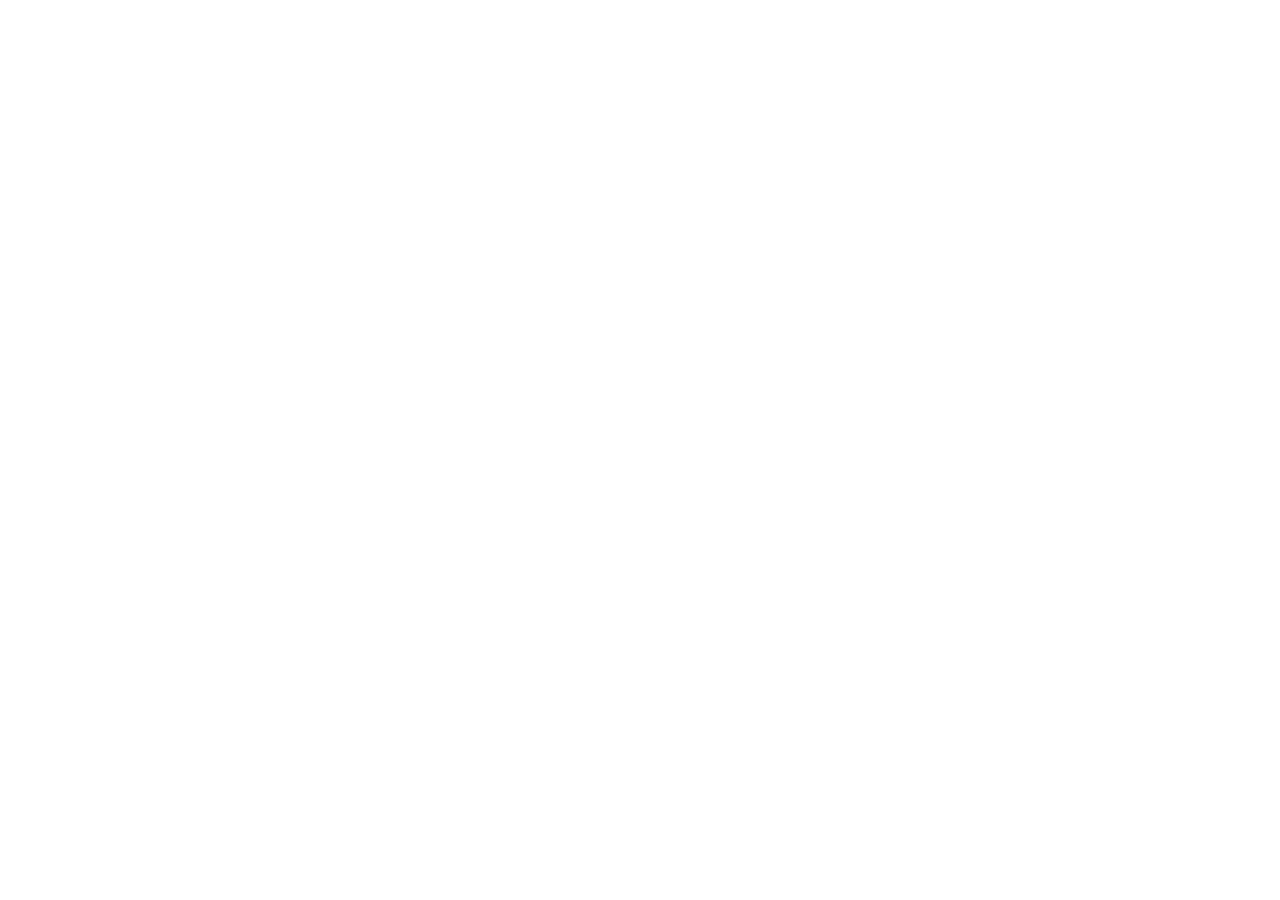
==== index.html @ 28895709 "Add files via upload" ====
<!doctype html>
<html lang="en">
  <head>
    <meta charset="UTF-8" />
    <meta name="viewport" content="width=device-width, initial-scale=1.0" />
    <title>Pondok App</title>
    <script type="module" crossorigin src="./assets/index-r4gv_yjv.js"></script>
    <link rel="stylesheet" crossorigin href="./assets/index-UGGCxyUN.css">
  </head>
  <body>
    <div id="root"></div>
  </body>
</html>
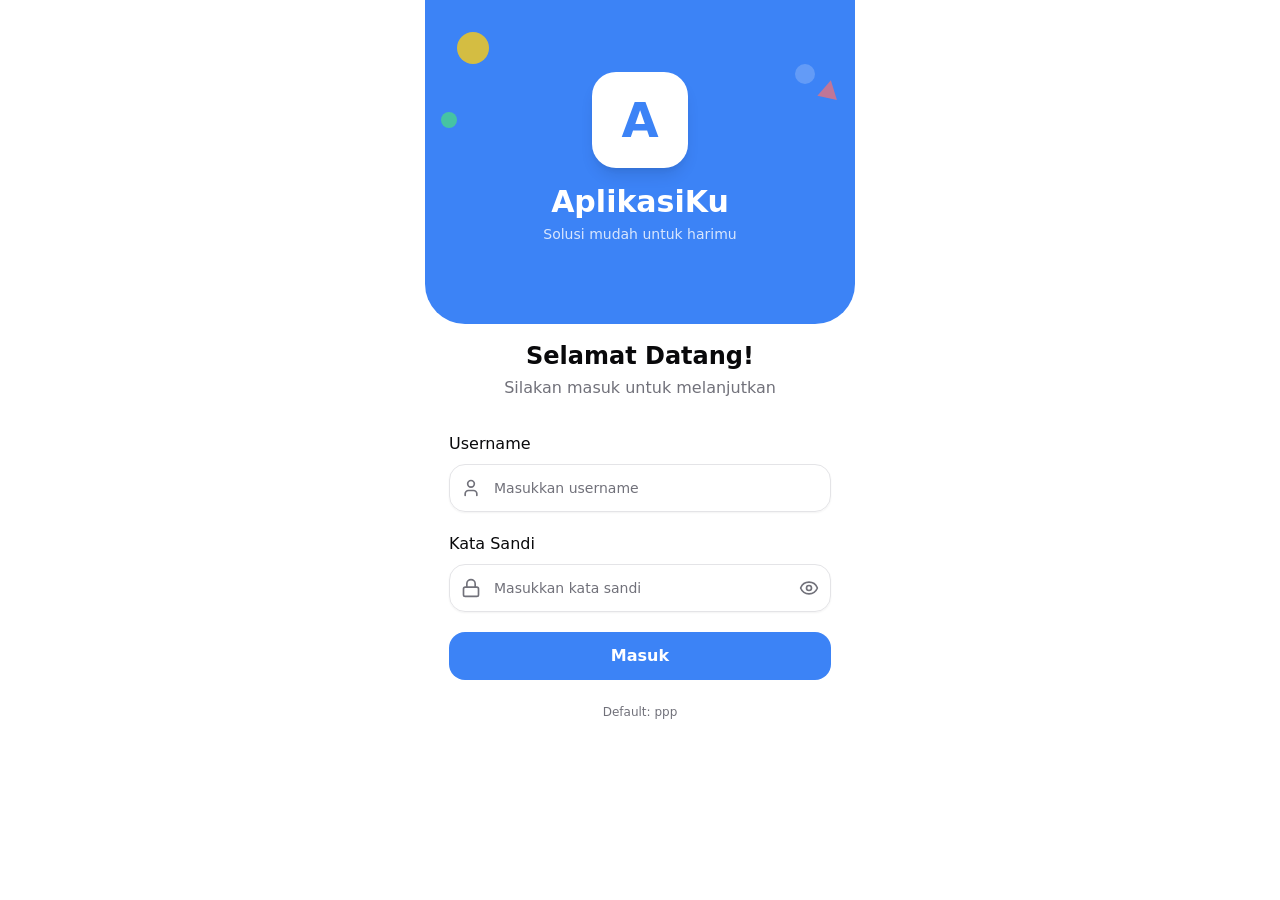
==== commit d68aea80: "Add files via upload" ====
--- a/index.html
+++ b/index.html
@@ -4,7 +4,7 @@
     <meta charset="UTF-8" />
     <meta name="viewport" content="width=device-width, initial-scale=1.0" />
     <title>Pondok App</title>
-    <script type="module" crossorigin src="./assets/index-r4gv_yjv.js"></script>
+    <script type="module" crossorigin src="./assets/index-BxVyM35u.js"></script>
     <link rel="stylesheet" crossorigin href="./assets/index-UGGCxyUN.css">
   </head>
   <body>
--- a/assets/index-UGGCxyUN.css
+++ b/assets/index-UGGCxyUN.css
@@ -0,0 +1 @@
+*,:before,:after{--tw-border-spacing-x: 0;--tw-border-spacing-y: 0;--tw-translate-x: 0;--tw-translate-y: 0;--tw-rotate: 0;--tw-skew-x: 0;--tw-skew-y: 0;--tw-scale-x: 1;--tw-scale-y: 1;--tw-pan-x: ;--tw-pan-y: ;--tw-pinch-zoom: ;--tw-scroll-snap-strictness: proximity;--tw-gradient-from-position: ;--tw-gradient-via-position: ;--tw-gradient-to-position: ;--tw-ordinal: ;--tw-slashed-zero: ;--tw-numeric-figure: ;--tw-numeric-spacing: ;--tw-numeric-fraction: ;--tw-ring-inset: ;--tw-ring-offset-width: 0px;--tw-ring-offset-color: #fff;--tw-ring-color: rgb(59 130 246 / .5);--tw-ring-offset-shadow: 0 0 #0000;--tw-ring-shadow: 0 0 #0000;--tw-shadow: 0 0 #0000;--tw-shadow-colored: 0 0 #0000;--tw-blur: ;--tw-brightness: ;--tw-contrast: ;--tw-grayscale: ;--tw-hue-rotate: ;--tw-invert: ;--tw-saturate: ;--tw-sepia: ;--tw-drop-shadow: ;--tw-backdrop-blur: ;--tw-backdrop-brightness: ;--tw-backdrop-contrast: ;--tw-backdrop-grayscale: ;--tw-backdrop-hue-rotate: ;--tw-backdrop-invert: ;--tw-backdrop-opacity: ;--tw-backdrop-saturate: ;--tw-backdrop-sepia: ;--tw-contain-size: ;--tw-contain-layout: ;--tw-contain-paint: ;--tw-contain-style: }::backdrop{--tw-border-spacing-x: 0;--tw-border-spacing-y: 0;--tw-translate-x: 0;--tw-translate-y: 0;--tw-rotate: 0;--tw-skew-x: 0;--tw-skew-y: 0;--tw-scale-x: 1;--tw-scale-y: 1;--tw-pan-x: ;--tw-pan-y: ;--tw-pinch-zoom: ;--tw-scroll-snap-strictness: proximity;--tw-gradient-from-position: ;--tw-gradient-via-position: ;--tw-gradient-to-position: ;--tw-ordinal: ;--tw-slashed-zero: ;--tw-numeric-figure: ;--tw-numeric-spacing: ;--tw-numeric-fraction: ;--tw-ring-inset: ;--tw-ring-offset-width: 0px;--tw-ring-offset-color: #fff;--tw-ring-color: rgb(59 130 246 / .5);--tw-ring-offset-shadow: 0 0 #0000;--tw-ring-shadow: 0 0 #0000;--tw-shadow: 0 0 #0000;--tw-shadow-colored: 0 0 #0000;--tw-blur: ;--tw-brightness: ;--tw-contrast: ;--tw-grayscale: ;--tw-hue-rotate: ;--tw-invert: ;--tw-saturate: ;--tw-sepia: ;--tw-drop-shadow: ;--tw-backdrop-blur: ;--tw-backdrop-brightness: ;--tw-backdrop-contrast: ;--tw-backdrop-grayscale: ;--tw-backdrop-hue-rotate: ;--tw-backdrop-invert: ;--tw-backdrop-opacity: ;--tw-backdrop-saturate: ;--tw-backdrop-sepia: ;--tw-contain-size: ;--tw-contain-layout: ;--tw-contain-paint: ;--tw-contain-style: }*,:before,:after{box-sizing:border-box;border-width:0;border-style:solid;border-color:#e5e7eb}:before,:after{--tw-content: ""}html,:host{line-height:1.5;-webkit-text-size-adjust:100%;-moz-tab-size:4;-o-tab-size:4;tab-size:4;font-family:ui-sans-serif,system-ui,sans-serif,"Apple Color Emoji","Segoe UI Emoji",Segoe UI Symbol,"Noto Color Emoji";font-feature-settings:normal;font-variation-settings:normal;-webkit-tap-highlight-color:transparent}body{margin:0;line-height:inherit}hr{height:0;color:inherit;border-top-width:1px}abbr:where([title]){-webkit-text-decoration:underline dotted;text-decoration:underline dotted}h1,h2,h3,h4,h5,h6{font-size:inherit;font-weight:inherit}a{color:inherit;text-decoration:inherit}b,strong{font-weight:bolder}code,kbd,samp,pre{font-family:ui-monospace,SFMono-Regular,Menlo,Monaco,Consolas,Liberation Mono,Courier New,monospace;font-feature-settings:normal;font-variation-settings:normal;font-size:1em}small{font-size:80%}sub,sup{font-size:75%;line-height:0;position:relative;vertical-align:baseline}sub{bottom:-.25em}sup{top:-.5em}table{text-indent:0;border-color:inherit;border-collapse:collapse}button,input,optgroup,select,textarea{font-family:inherit;font-feature-settings:inherit;font-variation-settings:inherit;font-size:100%;font-weight:inherit;line-height:inherit;letter-spacing:inherit;color:inherit;margin:0;padding:0}button,select{text-transform:none}button,input:where([type=button]),input:where([type=reset]),input:where([type=submit]){-webkit-appearance:button;background-color:transparent;background-image:none}:-moz-focusring{outline:auto}:-moz-ui-invalid{box-shadow:none}progress{vertical-align:baseline}::-webkit-inner-spin-button,::-webkit-outer-spin-button{height:auto}[type=search]{-webkit-appearance:textfield;outline-offset:-2px}::-webkit-search-decoration{-webkit-appearance:none}::-webkit-file-upload-button{-webkit-appearance:button;font:inherit}summary{display:list-item}blockquote,dl,dd,h1,h2,h3,h4,h5,h6,hr,figure,p,pre{margin:0}fieldset{margin:0;padding:0}legend{padding:0}ol,ul,menu{list-style:none;margin:0;padding:0}dialog{padding:0}textarea{resize:vertical}input::-moz-placeholder,textarea::-moz-placeholder{opacity:1;color:#9ca3af}input::placeholder,textarea::placeholder{opacity:1;color:#9ca3af}button,[role=button]{cursor:pointer}:disabled{cursor:default}img,svg,video,canvas,audio,iframe,embed,object{display:block;vertical-align:middle}img,video{max-width:100%;height:auto}[hidden]:where(:not([hidden=until-found])){display:none}:root{--background: 0 0% 100%;--foreground: 240 10% 3.9%;--card: 0 0% 100%;--card-foreground: 240 10% 3.9%;--popover: 0 0% 100%;--popover-foreground: 240 10% 3.9%;--primary: 217 91% 60%;--primary-foreground: 0 0% 100%;--secondary: 240 4.8% 95.9%;--secondary-foreground: 240 5.9% 10%;--muted: 240 4.8% 95.9%;--muted-foreground: 240 3.8% 46.1%;--accent: 240 4.8% 95.9%;--accent-foreground: 240 5.9% 10%;--destructive: 0 84.2% 60.2%;--destructive-foreground: 0 0% 98%;--border: 240 5.9% 90%;--input: 240 5.9% 90%;--ring: 217 91% 60%;--radius: .75rem;--sidebar-background: 0 0% 98%;--sidebar-foreground: 240 5.3% 26.1%;--sidebar-primary: 240 5.9% 10%;--sidebar-primary-foreground: 0 0% 98%;--sidebar-accent: 240 4.8% 95.9%;--sidebar-accent-foreground: 240 5.9% 10%;--sidebar-border: 220 13% 91%;--sidebar-ring: 217.2 91.2% 59.8%}.dark{--background: 222 20% 8%;--foreground: 0 0% 98%;--card: 222 15% 12%;--card-foreground: 0 0% 98%;--popover: 222 15% 12%;--popover-foreground: 0 0% 98%;--primary: 217 91% 60%;--primary-foreground: 0 0% 100%;--secondary: 222 15% 18%;--secondary-foreground: 0 0% 98%;--muted: 222 15% 18%;--muted-foreground: 215 15% 60%;--accent: 222 15% 18%;--accent-foreground: 0 0% 98%;--destructive: 0 62.8% 30.6%;--destructive-foreground: 0 0% 98%;--border: 222 15% 20%;--input: 222 15% 20%;--ring: 217 91% 60%;--sidebar-background: 222 15% 12%;--sidebar-foreground: 240 4.8% 95.9%;--sidebar-primary: 217 91% 60%;--sidebar-primary-foreground: 0 0% 100%;--sidebar-accent: 222 15% 18%;--sidebar-accent-foreground: 240 4.8% 95.9%;--sidebar-border: 222 15% 20%;--sidebar-ring: 217.2 91.2% 59.8%}*{border-color:hsl(var(--border))}body{--tw-bg-opacity: 1;background-color:rgb(245 245 245 / var(--tw-bg-opacity, 1));color:hsl(var(--foreground))}body:is(.dark *){--tw-bg-opacity: 1;background-color:rgb(23 23 23 / var(--tw-bg-opacity, 1))}body{-webkit-tap-highlight-color:transparent}.sr-only{position:absolute;width:1px;height:1px;padding:0;margin:-1px;overflow:hidden;clip:rect(0,0,0,0);white-space:nowrap;border-width:0}.pointer-events-none{pointer-events:none}.visible{visibility:visible}.invisible{visibility:hidden}.fixed{position:fixed}.absolute{position:absolute}.relative{position:relative}.inset-0{inset:0}.inset-x-0{left:0;right:0}.inset-y-0{top:0;bottom:0}.-bottom-12{bottom:-3rem}.-left-12{left:-3rem}.-right-12{right:-3rem}.-top-12{top:-3rem}.bottom-0{bottom:0}.left-0{left:0}.left-1\/2{left:50%}.left-2{left:.5rem}.left-3{left:.75rem}.left-4{left:1rem}.left-8{left:2rem}.left-\[50\%\]{left:50%}.right-0{right:0}.right-1{right:.25rem}.right-10{right:2.5rem}.right-2{right:.5rem}.right-3{right:.75rem}.right-4{right:1rem}.top-0{top:0}.top-1\.5{top:.375rem}.top-1\/2{top:50%}.top-10{top:2.5rem}.top-16{top:4rem}.top-20{top:5rem}.top-28{top:7rem}.top-3\.5{top:.875rem}.top-4{top:1rem}.top-8{top:2rem}.top-\[1px\]{top:1px}.top-\[50\%\]{top:50%}.top-\[60\%\]{top:60%}.top-full{top:100%}.isolate{isolation:isolate}.z-10{z-index:10}.z-20{z-index:20}.z-30{z-index:30}.z-40{z-index:40}.z-50{z-index:50}.z-\[1\]{z-index:1}.order-first{order:-9999}.order-last{order:9999}.col-start-2{grid-column-start:2}.row-span-2{grid-row:span 2 / span 2}.row-start-1{grid-row-start:1}.\!m-0{margin:0!important}.-mx-1{margin-left:-.25rem;margin-right:-.25rem}.-my-2{margin-top:-.5rem;margin-bottom:-.5rem}.mx-2{margin-left:.5rem;margin-right:.5rem}.mx-3\.5{margin-left:.875rem;margin-right:.875rem}.mx-auto{margin-left:auto;margin-right:auto}.my-0{margin-top:0;margin-bottom:0}.my-0\.5{margin-top:.125rem;margin-bottom:.125rem}.my-1{margin-top:.25rem;margin-bottom:.25rem}.-ml-4{margin-left:-1rem}.-mt-4{margin-top:-1rem}.-mt-6{margin-top:-1.5rem}.mb-1{margin-bottom:.25rem}.mb-2{margin-bottom:.5rem}.mb-3{margin-bottom:.75rem}.mb-4{margin-bottom:1rem}.mb-8{margin-bottom:2rem}.ml-1{margin-left:.25rem}.ml-4{margin-left:1rem}.ml-auto{margin-left:auto}.mr-1{margin-right:.25rem}.mt-0\.5{margin-top:.125rem}.mt-1{margin-top:.25rem}.mt-1\.5{margin-top:.375rem}.mt-2{margin-top:.5rem}.mt-3{margin-top:.75rem}.mt-4{margin-top:1rem}.mt-6{margin-top:1.5rem}.mt-\[90px\]{margin-top:90px}.mt-auto{margin-top:auto}.line-clamp-1{overflow:hidden;display:-webkit-box;-webkit-box-orient:vertical;-webkit-line-clamp:1}.line-clamp-2{overflow:hidden;display:-webkit-box;-webkit-box-orient:vertical;-webkit-line-clamp:2}.block{display:block}.inline-block{display:inline-block}.flex{display:flex}.inline-flex{display:inline-flex}.table{display:table}.table-caption{display:table-caption}.table-cell{display:table-cell}.table-row{display:table-row}.grid{display:grid}.hidden{display:none}.aspect-square{aspect-ratio:1 / 1}.aspect-video{aspect-ratio:16 / 9}.size-10{width:2.5rem;height:2.5rem}.size-2{width:.5rem;height:.5rem}.size-2\.5{width:.625rem;height:.625rem}.size-3{width:.75rem;height:.75rem}.size-3\.5{width:.875rem;height:.875rem}.size-4{width:1rem;height:1rem}.size-6{width:1.5rem;height:1.5rem}.size-7{width:1.75rem;height:1.75rem}.size-8{width:2rem;height:2rem}.size-9{width:2.25rem;height:2.25rem}.size-auto{width:auto;height:auto}.size-full{width:100%;height:100%}.h-0{height:0px}.h-1{height:.25rem}.h-1\.5{height:.375rem}.h-10{height:2.5rem}.h-12{height:3rem}.h-14{height:3.5rem}.h-2{height:.5rem}.h-2\.5{height:.625rem}.h-24{height:6rem}.h-3{height:.75rem}.h-3\.5{height:.875rem}.h-4{height:1rem}.h-5{height:1.25rem}.h-6{height:1.5rem}.h-7{height:1.75rem}.h-8{height:2rem}.h-9{height:2.25rem}.h-\[1\.15rem\]{height:1.15rem}.h-\[calc\(100\%-1px\)\]{height:calc(100% - 1px)}.h-\[var\(--radix-navigation-menu-viewport-height\)\]{height:var(--radix-navigation-menu-viewport-height)}.h-\[var\(--radix-select-trigger-height\)\]{height:var(--radix-select-trigger-height)}.h-auto{height:auto}.h-full{height:100%}.h-px{height:1px}.h-svh{height:100svh}.max-h-\[300px\]{max-height:300px}.min-h-0{min-height:0px}.min-h-16{min-height:4rem}.min-h-4{min-height:1rem}.min-h-screen{min-height:100vh}.min-h-svh{min-height:100svh}.w-0{width:0px}.w-1{width:.25rem}.w-10{width:2.5rem}.w-14{width:3.5rem}.w-2{width:.5rem}.w-2\.5{width:.625rem}.w-24{width:6rem}.w-3{width:.75rem}.w-3\.5{width:.875rem}.w-3\/4{width:75%}.w-4{width:1rem}.w-5{width:1.25rem}.w-56{width:14rem}.w-6{width:1.5rem}.w-64{width:16rem}.w-72{width:18rem}.w-8{width:2rem}.w-9{width:2.25rem}.w-\[100px\]{width:100px}.w-auto{width:auto}.w-fit{width:-moz-fit-content;width:fit-content}.w-full{width:100%}.w-max{width:-moz-max-content;width:max-content}.w-px{width:1px}.min-w-0{min-width:0px}.min-w-10{min-width:2.5rem}.min-w-5{min-width:1.25rem}.min-w-8{min-width:2rem}.min-w-9{min-width:2.25rem}.min-w-\[12rem\]{min-width:12rem}.min-w-\[8rem\]{min-width:8rem}.min-w-\[var\(--radix-select-trigger-width\)\]{min-width:var(--radix-select-trigger-width)}.max-w-\[100px\]{max-width:100px}.max-w-\[430px\]{max-width:430px}.max-w-\[calc\(100\%-2rem\)\]{max-width:calc(100% - 2rem)}.max-w-max{max-width:-moz-max-content;max-width:max-content}.max-w-sm{max-width:24rem}.flex-1{flex:1 1 0%}.shrink-0{flex-shrink:0}.grow{flex-grow:1}.grow-0{flex-grow:0}.basis-full{flex-basis:100%}.caption-bottom{caption-side:bottom}.border-collapse{border-collapse:collapse}.-translate-x-1\/2{--tw-translate-x: -50%;transform:translate(var(--tw-translate-x),var(--tw-translate-y)) rotate(var(--tw-rotate)) skew(var(--tw-skew-x)) skewY(var(--tw-skew-y)) scaleX(var(--tw-scale-x)) scaleY(var(--tw-scale-y))}.-translate-x-px{--tw-translate-x: -1px;transform:translate(var(--tw-translate-x),var(--tw-translate-y)) rotate(var(--tw-rotate)) skew(var(--tw-skew-x)) skewY(var(--tw-skew-y)) scaleX(var(--tw-scale-x)) scaleY(var(--tw-scale-y))}.-translate-y-1\/2{--tw-translate-y: -50%;transform:translate(var(--tw-translate-x),var(--tw-translate-y)) rotate(var(--tw-rotate)) skew(var(--tw-skew-x)) skewY(var(--tw-skew-y)) scaleX(var(--tw-scale-x)) scaleY(var(--tw-scale-y))}.translate-x-\[-50\%\]{--tw-translate-x: -50%;transform:translate(var(--tw-translate-x),var(--tw-translate-y)) rotate(var(--tw-rotate)) skew(var(--tw-skew-x)) skewY(var(--tw-skew-y)) scaleX(var(--tw-scale-x)) scaleY(var(--tw-scale-y))}.translate-x-px{--tw-translate-x: 1px;transform:translate(var(--tw-translate-x),var(--tw-translate-y)) rotate(var(--tw-rotate)) skew(var(--tw-skew-x)) skewY(var(--tw-skew-y)) scaleX(var(--tw-scale-x)) scaleY(var(--tw-scale-y))}.translate-y-0\.5{--tw-translate-y: .125rem;transform:translate(var(--tw-translate-x),var(--tw-translate-y)) rotate(var(--tw-rotate)) skew(var(--tw-skew-x)) skewY(var(--tw-skew-y)) scaleX(var(--tw-scale-x)) scaleY(var(--tw-scale-y))}.translate-y-\[-50\%\]{--tw-translate-y: -50%;transform:translate(var(--tw-translate-x),var(--tw-translate-y)) rotate(var(--tw-rotate)) skew(var(--tw-skew-x)) skewY(var(--tw-skew-y)) scaleX(var(--tw-scale-x)) scaleY(var(--tw-scale-y))}.translate-y-\[calc\(-50\%_-_2px\)\]{--tw-translate-y: calc(-50% - 2px) ;transform:translate(var(--tw-translate-x),var(--tw-translate-y)) rotate(var(--tw-rotate)) skew(var(--tw-skew-x)) skewY(var(--tw-skew-y)) scaleX(var(--tw-scale-x)) scaleY(var(--tw-scale-y))}.rotate-12{--tw-rotate: 12deg;transform:translate(var(--tw-translate-x),var(--tw-translate-y)) rotate(var(--tw-rotate)) skew(var(--tw-skew-x)) skewY(var(--tw-skew-y)) scaleX(var(--tw-scale-x)) scaleY(var(--tw-scale-y))}.rotate-45{--tw-rotate: 45deg;transform:translate(var(--tw-translate-x),var(--tw-translate-y)) rotate(var(--tw-rotate)) skew(var(--tw-skew-x)) skewY(var(--tw-skew-y)) scaleX(var(--tw-scale-x)) scaleY(var(--tw-scale-y))}.rotate-90{--tw-rotate: 90deg;transform:translate(var(--tw-translate-x),var(--tw-translate-y)) rotate(var(--tw-rotate)) skew(var(--tw-skew-x)) skewY(var(--tw-skew-y)) scaleX(var(--tw-scale-x)) scaleY(var(--tw-scale-y))}.transform{transform:translate(var(--tw-translate-x),var(--tw-translate-y)) rotate(var(--tw-rotate)) skew(var(--tw-skew-x)) skewY(var(--tw-skew-y)) scaleX(var(--tw-scale-x)) scaleY(var(--tw-scale-y))}@keyframes caret-blink{0%,70%,to{opacity:1}20%,50%{opacity:0}}.animate-caret-blink{animation:caret-blink 1.25s ease-out infinite}@keyframes pulse{50%{opacity:.5}}.animate-pulse{animation:pulse 2s cubic-bezier(.4,0,.6,1) infinite}@keyframes spin{to{transform:rotate(360deg)}}.animate-spin{animation:spin 1s linear infinite}.cursor-default{cursor:default}.cursor-text{cursor:text}.touch-none{touch-action:none}.select-none{-webkit-user-select:none;-moz-user-select:none;user-select:none}.resize-none{resize:none}.scroll-my-1{scroll-margin-top:.25rem;scroll-margin-bottom:.25rem}.scroll-py-1{scroll-padding-top:.25rem;scroll-padding-bottom:.25rem}.list-disc{list-style-type:disc}.list-none{list-style-type:none}.auto-rows-min{grid-auto-rows:min-content}.grid-cols-3{grid-template-columns:repeat(3,minmax(0,1fr))}.grid-cols-\[0_1fr\]{grid-template-columns:0 1fr}.grid-rows-\[auto_auto\]{grid-template-rows:auto auto}.flex-row{flex-direction:row}.flex-col{flex-direction:column}.flex-col-reverse{flex-direction:column-reverse}.flex-wrap{flex-wrap:wrap}.place-content-center{place-content:center}.items-start{align-items:flex-start}.items-end{align-items:flex-end}.items-center{align-items:center}.items-stretch{align-items:stretch}.justify-start{justify-content:flex-start}.justify-center{justify-content:center}.justify-between{justify-content:space-between}.justify-around{justify-content:space-around}.justify-items-start{justify-items:start}.gap-0\.5{gap:.125rem}.gap-1{gap:.25rem}.gap-1\.5{gap:.375rem}.gap-2{gap:.5rem}.gap-2\.5{gap:.625rem}.gap-3{gap:.75rem}.gap-4{gap:1rem}.gap-6{gap:1.5rem}.gap-7{gap:1.75rem}.gap-\[--spacing\(var\(--gap\)\)\]{gap:var(--spacing(var(--gap)))}.gap-y-0\.5{row-gap:.125rem}.space-y-2>:not([hidden])~:not([hidden]){--tw-space-y-reverse: 0;margin-top:calc(.5rem * calc(1 - var(--tw-space-y-reverse)));margin-bottom:calc(.5rem * var(--tw-space-y-reverse))}.space-y-4>:not([hidden])~:not([hidden]){--tw-space-y-reverse: 0;margin-top:calc(1rem * calc(1 - var(--tw-space-y-reverse)));margin-bottom:calc(1rem * var(--tw-space-y-reverse))}.space-y-5>:not([hidden])~:not([hidden]){--tw-space-y-reverse: 0;margin-top:calc(1.25rem * calc(1 - var(--tw-space-y-reverse)));margin-bottom:calc(1.25rem * var(--tw-space-y-reverse))}.divide-y>:not([hidden])~:not([hidden]){--tw-divide-y-reverse: 0;border-top-width:calc(1px * calc(1 - var(--tw-divide-y-reverse)));border-bottom-width:calc(1px * var(--tw-divide-y-reverse))}.self-start{align-self:flex-start}.self-stretch{align-self:stretch}.justify-self-end{justify-self:end}.overflow-auto{overflow:auto}.overflow-hidden{overflow:hidden}.overflow-x-auto{overflow-x:auto}.overflow-y-auto{overflow-y:auto}.overflow-x-hidden{overflow-x:hidden}.truncate{overflow:hidden;text-overflow:ellipsis;white-space:nowrap}.whitespace-nowrap{white-space:nowrap}.text-balance{text-wrap:balance}.break-words{overflow-wrap:break-word}.rounded{border-radius:.25rem}.rounded-3xl{border-radius:1.5rem}.rounded-\[2px\]{border-radius:2px}.rounded-\[4px\]{border-radius:4px}.rounded-\[calc\(var\(--radius\)-5px\)\]{border-radius:calc(var(--radius) - 5px)}.rounded-\[inherit\]{border-radius:inherit}.rounded-full{border-radius:9999px}.rounded-lg{border-radius:var(--radius)}.rounded-md{border-radius:calc(var(--radius) - 2px)}.rounded-none{border-radius:0}.rounded-sm{border-radius:calc(var(--radius) - 4px)}.rounded-xl{border-radius:calc(var(--radius) + 4px)}.rounded-xs{border-radius:calc(var(--radius) - 6px)}.rounded-b-\[2\.5rem\]{border-bottom-right-radius:2.5rem;border-bottom-left-radius:2.5rem}.rounded-b-\[2rem\]{border-bottom-right-radius:2rem;border-bottom-left-radius:2rem}.rounded-l-md{border-top-left-radius:calc(var(--radius) - 2px);border-bottom-left-radius:calc(var(--radius) - 2px)}.rounded-r-md{border-top-right-radius:calc(var(--radius) - 2px);border-bottom-right-radius:calc(var(--radius) - 2px)}.rounded-t-3xl{border-top-left-radius:1.5rem;border-top-right-radius:1.5rem}.rounded-tl-sm{border-top-left-radius:calc(var(--radius) - 4px)}.border{border-width:1px}.border-0{border-width:0px}.border-\[1\.5px\]{border-width:1.5px}.border-y{border-top-width:1px;border-bottom-width:1px}.border-b{border-bottom-width:1px}.border-b-\[18px\]{border-bottom-width:18px}.border-l{border-left-width:1px}.border-l-\[10px\]{border-left-width:10px}.border-r{border-right-width:1px}.border-r-\[10px\]{border-right-width:10px}.border-t{border-top-width:1px}.border-dashed{border-style:dashed}.border-border{border-color:hsl(var(--border))}.border-border\/50{border-color:hsl(var(--border) / .5)}.border-green-500{--tw-border-opacity: 1;border-color:rgb(34 197 94 / var(--tw-border-opacity, 1))}.border-input{border-color:hsl(var(--input))}.border-primary{border-color:hsl(var(--primary))}.border-sidebar-border{border-color:hsl(var(--sidebar-border))}.border-transparent{border-color:transparent}.border-b-red-400{--tw-border-opacity: 1;border-bottom-color:rgb(248 113 113 / var(--tw-border-opacity, 1))}.border-l-transparent{border-left-color:transparent}.border-r-transparent{border-right-color:transparent}.border-t-transparent{border-top-color:transparent}.bg-accent{background-color:hsl(var(--accent))}.bg-accent\/50{background-color:hsl(var(--accent) / .5)}.bg-background{background-color:hsl(var(--background))}.bg-black\/50{background-color:#00000080}.bg-blue-100{--tw-bg-opacity: 1;background-color:rgb(219 234 254 / var(--tw-bg-opacity, 1))}.bg-blue-50{--tw-bg-opacity: 1;background-color:rgb(239 246 255 / var(--tw-bg-opacity, 1))}.bg-blue-500{--tw-bg-opacity: 1;background-color:rgb(59 130 246 / var(--tw-bg-opacity, 1))}.bg-border{background-color:hsl(var(--border))}.bg-card{background-color:hsl(var(--card))}.bg-destructive{--tw-bg-opacity: 1;background-color:hsl(var(--destructive) / var(--tw-bg-opacity, 1))}.bg-foreground{background-color:hsl(var(--foreground))}.bg-green-100{--tw-bg-opacity: 1;background-color:rgb(220 252 231 / var(--tw-bg-opacity, 1))}.bg-green-400{--tw-bg-opacity: 1;background-color:rgb(74 222 128 / var(--tw-bg-opacity, 1))}.bg-green-50{--tw-bg-opacity: 1;background-color:rgb(240 253 244 / var(--tw-bg-opacity, 1))}.bg-green-500{--tw-bg-opacity: 1;background-color:rgb(34 197 94 / var(--tw-bg-opacity, 1))}.bg-input{background-color:hsl(var(--input))}.bg-muted{background-color:hsl(var(--muted))}.bg-muted-foreground\/30{background-color:hsl(var(--muted-foreground) / .3)}.bg-muted\/50{background-color:hsl(var(--muted) / .5)}.bg-orange-100{--tw-bg-opacity: 1;background-color:rgb(255 237 213 / var(--tw-bg-opacity, 1))}.bg-pink-50{--tw-bg-opacity: 1;background-color:rgb(253 242 248 / var(--tw-bg-opacity, 1))}.bg-pink-500{--tw-bg-opacity: 1;background-color:rgb(236 72 153 / var(--tw-bg-opacity, 1))}.bg-popover{background-color:hsl(var(--popover))}.bg-primary{background-color:hsl(var(--primary))}.bg-primary\/20{background-color:hsl(var(--primary) / .2)}.bg-purple-100{--tw-bg-opacity: 1;background-color:rgb(243 232 255 / var(--tw-bg-opacity, 1))}.bg-red-100{--tw-bg-opacity: 1;background-color:rgb(254 226 226 / var(--tw-bg-opacity, 1))}.bg-secondary{background-color:hsl(var(--secondary))}.bg-sidebar{background-color:hsl(var(--sidebar-background))}.bg-sidebar-border{background-color:hsl(var(--sidebar-border))}.bg-teal-100{--tw-bg-opacity: 1;background-color:rgb(204 251 241 / var(--tw-bg-opacity, 1))}.bg-transparent{background-color:transparent}.bg-white{--tw-bg-opacity: 1;background-color:rgb(255 255 255 / var(--tw-bg-opacity, 1))}.bg-white\/20{background-color:#fff3}.bg-yellow-400{--tw-bg-opacity: 1;background-color:rgb(250 204 21 / var(--tw-bg-opacity, 1))}.fill-current{fill:currentColor}.fill-foreground{fill:hsl(var(--foreground))}.fill-primary{fill:hsl(var(--primary))}.stroke-\[2\.5px\]{stroke-width:2.5px}.p-0{padding:0}.p-1{padding:.25rem}.p-1\.5{padding:.375rem}.p-2{padding:.5rem}.p-3{padding:.75rem}.p-4{padding:1rem}.p-5{padding:1.25rem}.p-6{padding:1.5rem}.p-\[3px\]{padding:3px}.p-px{padding:1px}.px-0\.5{padding-left:.125rem;padding-right:.125rem}.px-1{padding-left:.25rem;padding-right:.25rem}.px-1\.5{padding-left:.375rem;padding-right:.375rem}.px-2{padding-left:.5rem;padding-right:.5rem}.px-2\.5{padding-left:.625rem;padding-right:.625rem}.px-3{padding-left:.75rem;padding-right:.75rem}.px-4{padding-left:1rem;padding-right:1rem}.px-5{padding-left:1.25rem;padding-right:1.25rem}.px-6{padding-left:1.5rem;padding-right:1.5rem}.py-0\.5{padding-top:.125rem;padding-bottom:.125rem}.py-1{padding-top:.25rem;padding-bottom:.25rem}.py-1\.5{padding-top:.375rem;padding-bottom:.375rem}.py-10{padding-top:2.5rem;padding-bottom:2.5rem}.py-2{padding-top:.5rem;padding-bottom:.5rem}.py-3{padding-top:.75rem;padding-bottom:.75rem}.py-4{padding-top:1rem;padding-bottom:1rem}.py-6{padding-top:1.5rem;padding-bottom:1.5rem}.pb-1{padding-bottom:.25rem}.pb-10{padding-bottom:2.5rem}.pb-16{padding-bottom:4rem}.pb-24{padding-bottom:6rem}.pb-28{padding-bottom:7rem}.pb-3{padding-bottom:.75rem}.pb-4{padding-bottom:1rem}.pb-8{padding-bottom:2rem}.pl-10{padding-left:2.5rem}.pl-11{padding-left:2.75rem}.pl-2{padding-left:.5rem}.pl-3{padding-left:.75rem}.pl-4{padding-left:1rem}.pl-8{padding-left:2rem}.pr-1{padding-right:.25rem}.pr-11{padding-right:2.75rem}.pr-2{padding-right:.5rem}.pr-2\.5{padding-right:.625rem}.pr-3{padding-right:.75rem}.pr-8{padding-right:2rem}.pt-0{padding-top:0}.pt-1{padding-top:.25rem}.pt-10{padding-top:2.5rem}.pt-12{padding-top:3rem}.pt-2{padding-top:.5rem}.pt-3{padding-top:.75rem}.pt-4{padding-top:1rem}.pt-6{padding-top:1.5rem}.text-left{text-align:left}.text-center{text-align:center}.align-middle{vertical-align:middle}.font-mono{font-family:ui-monospace,SFMono-Regular,Menlo,Monaco,Consolas,Liberation Mono,Courier New,monospace}.font-sans{font-family:ui-sans-serif,system-ui,sans-serif,"Apple Color Emoji","Segoe UI Emoji",Segoe UI Symbol,"Noto Color Emoji"}.text-2xl{font-size:1.5rem;line-height:2rem}.text-3xl{font-size:1.875rem;line-height:2.25rem}.text-5xl{font-size:3rem;line-height:1}.text-\[0\.8rem\]{font-size:.8rem}.text-\[10px\]{font-size:10px}.text-\[11px\]{font-size:11px}.text-base{font-size:1rem;line-height:1.5rem}.text-lg{font-size:1.125rem;line-height:1.75rem}.text-sm{font-size:.875rem;line-height:1.25rem}.text-sm\/relaxed{font-size:.875rem;line-height:1.625}.text-xl{font-size:1.25rem;line-height:1.75rem}.text-xs{font-size:.75rem;line-height:1rem}.font-black{font-weight:900}.font-bold{font-weight:700}.font-medium{font-weight:500}.font-normal{font-weight:400}.font-semibold{font-weight:600}.uppercase{text-transform:uppercase}.tabular-nums{--tw-numeric-spacing: tabular-nums;font-variant-numeric:var(--tw-ordinal) var(--tw-slashed-zero) var(--tw-numeric-figure) var(--tw-numeric-spacing) var(--tw-numeric-fraction)}.leading-none{line-height:1}.leading-normal{line-height:1.5}.leading-snug{line-height:1.375}.tracking-tight{letter-spacing:-.025em}.tracking-wider{letter-spacing:.05em}.tracking-widest{letter-spacing:.1em}.text-accent-foreground{color:hsl(var(--accent-foreground))}.text-amber-500{--tw-text-opacity: 1;color:rgb(245 158 11 / var(--tw-text-opacity, 1))}.text-amber-600{--tw-text-opacity: 1;color:rgb(217 119 6 / var(--tw-text-opacity, 1))}.text-background{color:hsl(var(--background))}.text-blue-500{--tw-text-opacity: 1;color:rgb(59 130 246 / var(--tw-text-opacity, 1))}.text-blue-600{--tw-text-opacity: 1;color:rgb(37 99 235 / var(--tw-text-opacity, 1))}.text-card-foreground{color:hsl(var(--card-foreground))}.text-current{color:currentColor}.text-destructive{--tw-text-opacity: 1;color:hsl(var(--destructive) / var(--tw-text-opacity, 1))}.text-foreground{color:hsl(var(--foreground))}.text-green-600{--tw-text-opacity: 1;color:rgb(22 163 74 / var(--tw-text-opacity, 1))}.text-indigo-500{--tw-text-opacity: 1;color:rgb(99 102 241 / var(--tw-text-opacity, 1))}.text-muted-foreground{color:hsl(var(--muted-foreground))}.text-orange-500{--tw-text-opacity: 1;color:rgb(249 115 22 / var(--tw-text-opacity, 1))}.text-orange-600{--tw-text-opacity: 1;color:rgb(234 88 12 / var(--tw-text-opacity, 1))}.text-pink-500{--tw-text-opacity: 1;color:rgb(236 72 153 / var(--tw-text-opacity, 1))}.text-popover-foreground{color:hsl(var(--popover-foreground))}.text-primary{color:hsl(var(--primary))}.text-primary-foreground{color:hsl(var(--primary-foreground))}.text-primary-foreground\/80{color:hsl(var(--primary-foreground) / .8)}.text-purple-600{--tw-text-opacity: 1;color:rgb(147 51 234 / var(--tw-text-opacity, 1))}.text-red-500{--tw-text-opacity: 1;color:rgb(239 68 68 / var(--tw-text-opacity, 1))}.text-red-600{--tw-text-opacity: 1;color:rgb(220 38 38 / var(--tw-text-opacity, 1))}.text-secondary-foreground{color:hsl(var(--secondary-foreground))}.text-sidebar-foreground{color:hsl(var(--sidebar-foreground))}.text-sidebar-foreground\/70{color:hsl(var(--sidebar-foreground) / .7)}.text-slate-500{--tw-text-opacity: 1;color:rgb(100 116 139 / var(--tw-text-opacity, 1))}.text-slate-600{--tw-text-opacity: 1;color:rgb(71 85 105 / var(--tw-text-opacity, 1))}.text-teal-600{--tw-text-opacity: 1;color:rgb(13 148 136 / var(--tw-text-opacity, 1))}.text-white{--tw-text-opacity: 1;color:rgb(255 255 255 / var(--tw-text-opacity, 1))}.text-white\/80{color:#fffc}.underline-offset-4{text-underline-offset:4px}.opacity-0{opacity:0}.opacity-50{opacity:.5}.opacity-70{opacity:.7}.opacity-80{opacity:.8}.shadow{--tw-shadow: 0 1px 3px 0 rgb(0 0 0 / .1), 0 1px 2px -1px rgb(0 0 0 / .1);--tw-shadow-colored: 0 1px 3px 0 var(--tw-shadow-color), 0 1px 2px -1px var(--tw-shadow-color);box-shadow:var(--tw-ring-offset-shadow, 0 0 #0000),var(--tw-ring-shadow, 0 0 #0000),var(--tw-shadow)}.shadow-2xl{--tw-shadow: 0 25px 50px -12px rgb(0 0 0 / .25);--tw-shadow-colored: 0 25px 50px -12px var(--tw-shadow-color);box-shadow:var(--tw-ring-offset-shadow, 0 0 #0000),var(--tw-ring-shadow, 0 0 #0000),var(--tw-shadow)}.shadow-\[0_0_0_1px_hsl\(var\(--sidebar-border\)\)\]{--tw-shadow: 0 0 0 1px hsl(var(--sidebar-border));--tw-shadow-colored: 0 0 0 1px var(--tw-shadow-color);box-shadow:var(--tw-ring-offset-shadow, 0 0 #0000),var(--tw-ring-shadow, 0 0 #0000),var(--tw-shadow)}.shadow-lg{--tw-shadow: 0 10px 15px -3px rgb(0 0 0 / .1), 0 4px 6px -4px rgb(0 0 0 / .1);--tw-shadow-colored: 0 10px 15px -3px var(--tw-shadow-color), 0 4px 6px -4px var(--tw-shadow-color);box-shadow:var(--tw-ring-offset-shadow, 0 0 #0000),var(--tw-ring-shadow, 0 0 #0000),var(--tw-shadow)}.shadow-md{--tw-shadow: 0 4px 6px -1px rgb(0 0 0 / .1), 0 2px 4px -2px rgb(0 0 0 / .1);--tw-shadow-colored: 0 4px 6px -1px var(--tw-shadow-color), 0 2px 4px -2px var(--tw-shadow-color);box-shadow:var(--tw-ring-offset-shadow, 0 0 #0000),var(--tw-ring-shadow, 0 0 #0000),var(--tw-shadow)}.shadow-none{--tw-shadow: 0 0 #0000;--tw-shadow-colored: 0 0 #0000;box-shadow:var(--tw-ring-offset-shadow, 0 0 #0000),var(--tw-ring-shadow, 0 0 #0000),var(--tw-shadow)}.shadow-sm{--tw-shadow: 0 1px 2px 0 rgb(0 0 0 / .05);--tw-shadow-colored: 0 1px 2px 0 var(--tw-shadow-color);box-shadow:var(--tw-ring-offset-shadow, 0 0 #0000),var(--tw-ring-shadow, 0 0 #0000),var(--tw-shadow)}.shadow-xl{--tw-shadow: 0 20px 25px -5px rgb(0 0 0 / .1), 0 8px 10px -6px rgb(0 0 0 / .1);--tw-shadow-colored: 0 20px 25px -5px var(--tw-shadow-color), 0 8px 10px -6px var(--tw-shadow-color);box-shadow:var(--tw-ring-offset-shadow, 0 0 #0000),var(--tw-ring-shadow, 0 0 #0000),var(--tw-shadow)}.shadow-xs{--tw-shadow: 0 1px 2px 0 rgb(0 0 0 / .05);--tw-shadow-colored: 0 1px 2px 0 var(--tw-shadow-color);box-shadow:var(--tw-ring-offset-shadow, 0 0 #0000),var(--tw-ring-shadow, 0 0 #0000),var(--tw-shadow)}.outline-none{outline:2px solid transparent;outline-offset:2px}.outline{outline-style:solid}.ring-0{--tw-ring-offset-shadow: var(--tw-ring-inset) 0 0 0 var(--tw-ring-offset-width) var(--tw-ring-offset-color);--tw-ring-shadow: var(--tw-ring-inset) 0 0 0 calc(0px + var(--tw-ring-offset-width)) var(--tw-ring-color);box-shadow:var(--tw-ring-offset-shadow),var(--tw-ring-shadow),var(--tw-shadow, 0 0 #0000)}.ring-ring\/50{--tw-ring-color: hsl(var(--ring) / .5)}.ring-sidebar-ring{--tw-ring-color: hsl(var(--sidebar-ring))}.ring-offset-background{--tw-ring-offset-color: hsl(var(--background))}.filter{filter:var(--tw-blur) var(--tw-brightness) var(--tw-contrast) var(--tw-grayscale) var(--tw-hue-rotate) var(--tw-invert) var(--tw-saturate) var(--tw-sepia) var(--tw-drop-shadow)}.transition{transition-property:color,background-color,border-color,text-decoration-color,fill,stroke,opacity,box-shadow,transform,filter,backdrop-filter;transition-timing-function:cubic-bezier(.4,0,.2,1);transition-duration:.15s}.transition-\[color\,box-shadow\]{transition-property:color,box-shadow;transition-timing-function:cubic-bezier(.4,0,.2,1);transition-duration:.15s}.transition-\[left\,right\,width\]{transition-property:left,right,width;transition-timing-function:cubic-bezier(.4,0,.2,1);transition-duration:.15s}.transition-\[margin\,opacity\]{transition-property:margin,opacity;transition-timing-function:cubic-bezier(.4,0,.2,1);transition-duration:.15s}.transition-\[width\,height\,padding\]{transition-property:width,height,padding;transition-timing-function:cubic-bezier(.4,0,.2,1);transition-duration:.15s}.transition-\[width\]{transition-property:width;transition-timing-function:cubic-bezier(.4,0,.2,1);transition-duration:.15s}.transition-all{transition-property:all;transition-timing-function:cubic-bezier(.4,0,.2,1);transition-duration:.15s}.transition-colors{transition-property:color,background-color,border-color,text-decoration-color,fill,stroke;transition-timing-function:cubic-bezier(.4,0,.2,1);transition-duration:.15s}.transition-none{transition-property:none}.transition-opacity{transition-property:opacity;transition-timing-function:cubic-bezier(.4,0,.2,1);transition-duration:.15s}.transition-shadow{transition-property:box-shadow;transition-timing-function:cubic-bezier(.4,0,.2,1);transition-duration:.15s}.transition-transform{transition-property:transform;transition-timing-function:cubic-bezier(.4,0,.2,1);transition-duration:.15s}.duration-100{transition-duration:.1s}.duration-1000{transition-duration:1s}.duration-200{transition-duration:.2s}.duration-300{transition-duration:.3s}.ease-in-out{transition-timing-function:cubic-bezier(.4,0,.2,1)}.ease-linear{transition-timing-function:linear}@keyframes enter{0%{opacity:var(--tw-enter-opacity, 1);transform:translate3d(var(--tw-enter-translate-x, 0),var(--tw-enter-translate-y, 0),0) scale3d(var(--tw-enter-scale, 1),var(--tw-enter-scale, 1),var(--tw-enter-scale, 1)) rotate(var(--tw-enter-rotate, 0))}}@keyframes exit{to{opacity:var(--tw-exit-opacity, 1);transform:translate3d(var(--tw-exit-translate-x, 0),var(--tw-exit-translate-y, 0),0) scale3d(var(--tw-exit-scale, 1),var(--tw-exit-scale, 1),var(--tw-exit-scale, 1)) rotate(var(--tw-exit-rotate, 0))}}.animate-in{animation-name:enter;animation-duration:.15s;--tw-enter-opacity: initial;--tw-enter-scale: initial;--tw-enter-rotate: initial;--tw-enter-translate-x: initial;--tw-enter-translate-y: initial}.fade-in-0{--tw-enter-opacity: 0}.zoom-in-95{--tw-enter-scale: .95}.duration-100{animation-duration:.1s}.duration-1000{animation-duration:1s}.duration-200{animation-duration:.2s}.duration-300{animation-duration:.3s}.ease-in-out{animation-timing-function:cubic-bezier(.4,0,.2,1)}.ease-linear{animation-timing-function:linear}.\[--cell-size\:--spacing\(8\)\]{--cell-size: var(--spacing(8))}@supports (padding-bottom: env(safe-area-inset-bottom)){.pb-safe{padding-bottom:env(safe-area-inset-bottom)}}.selection\:bg-primary *::-moz-selection{background-color:hsl(var(--primary))}.selection\:bg-primary *::selection{background-color:hsl(var(--primary))}.selection\:text-primary-foreground *::-moz-selection{color:hsl(var(--primary-foreground))}.selection\:text-primary-foreground *::selection{color:hsl(var(--primary-foreground))}.selection\:bg-primary::-moz-selection{background-color:hsl(var(--primary))}.selection\:bg-primary::selection{background-color:hsl(var(--primary))}.selection\:text-primary-foreground::-moz-selection{color:hsl(var(--primary-foreground))}.selection\:text-primary-foreground::selection{color:hsl(var(--primary-foreground))}.file\:inline-flex::file-selector-button{display:inline-flex}.file\:h-7::file-selector-button{height:1.75rem}.file\:border-0::file-selector-button{border-width:0px}.file\:bg-transparent::file-selector-button{background-color:transparent}.file\:text-sm::file-selector-button{font-size:.875rem;line-height:1.25rem}.file\:font-medium::file-selector-button{font-weight:500}.file\:text-foreground::file-selector-button{color:hsl(var(--foreground))}.placeholder\:text-muted-foreground::-moz-placeholder{color:hsl(var(--muted-foreground))}.placeholder\:text-muted-foreground::placeholder{color:hsl(var(--muted-foreground))}.after\:absolute:after{content:var(--tw-content);position:absolute}.after\:-inset-2:after{content:var(--tw-content);inset:-.5rem}.after\:inset-y-0:after{content:var(--tw-content);top:0;bottom:0}.after\:left-1\/2:after{content:var(--tw-content);left:50%}.after\:w-1:after{content:var(--tw-content);width:.25rem}.after\:w-\[2px\]:after{content:var(--tw-content);width:2px}.after\:-translate-x-1\/2:after{content:var(--tw-content);--tw-translate-x: -50%;transform:translate(var(--tw-translate-x),var(--tw-translate-y)) rotate(var(--tw-rotate)) skew(var(--tw-skew-x)) skewY(var(--tw-skew-y)) scaleX(var(--tw-scale-x)) scaleY(var(--tw-scale-y))}.first\:rounded-l-md:first-child{border-top-left-radius:calc(var(--radius) - 2px);border-bottom-left-radius:calc(var(--radius) - 2px)}.first\:border-l:first-child{border-left-width:1px}.last\:mt-0:last-child{margin-top:0}.last\:rounded-r-md:last-child{border-top-right-radius:calc(var(--radius) - 2px);border-bottom-right-radius:calc(var(--radius) - 2px)}.last\:border-0:last-child{border-width:0px}.last\:border-b-0:last-child{border-bottom-width:0px}.hover\:bg-accent:hover{background-color:hsl(var(--accent))}.hover\:bg-destructive\/90:hover{background-color:hsl(var(--destructive) / .9)}.hover\:bg-muted:hover{background-color:hsl(var(--muted))}.hover\:bg-muted\/50:hover{background-color:hsl(var(--muted) / .5)}.hover\:bg-primary\/90:hover{background-color:hsl(var(--primary) / .9)}.hover\:bg-secondary\/80:hover{background-color:hsl(var(--secondary) / .8)}.hover\:bg-sidebar-accent:hover{background-color:hsl(var(--sidebar-accent))}.hover\:bg-white\/10:hover{background-color:#ffffff1a}.hover\:text-accent-foreground:hover{color:hsl(var(--accent-foreground))}.hover\:text-foreground:hover{color:hsl(var(--foreground))}.hover\:text-muted-foreground:hover{color:hsl(var(--muted-foreground))}.hover\:text-sidebar-accent-foreground:hover{color:hsl(var(--sidebar-accent-foreground))}.hover\:underline:hover{text-decoration-line:underline}.hover\:opacity-100:hover{opacity:1}.hover\:shadow-\[0_0_0_1px_hsl\(var\(--sidebar-accent\)\)\]:hover{--tw-shadow: 0 0 0 1px hsl(var(--sidebar-accent));--tw-shadow-colored: 0 0 0 1px var(--tw-shadow-color);box-shadow:var(--tw-ring-offset-shadow, 0 0 #0000),var(--tw-ring-shadow, 0 0 #0000),var(--tw-shadow)}.hover\:ring-4:hover{--tw-ring-offset-shadow: var(--tw-ring-inset) 0 0 0 var(--tw-ring-offset-width) var(--tw-ring-offset-color);--tw-ring-shadow: var(--tw-ring-inset) 0 0 0 calc(4px + var(--tw-ring-offset-width)) var(--tw-ring-color);box-shadow:var(--tw-ring-offset-shadow),var(--tw-ring-shadow),var(--tw-shadow, 0 0 #0000)}.hover\:after\:bg-sidebar-border:hover:after{content:var(--tw-content);background-color:hsl(var(--sidebar-border))}.focus\:z-10:focus{z-index:10}.focus\:bg-accent:focus{background-color:hsl(var(--accent))}.focus\:text-accent-foreground:focus{color:hsl(var(--accent-foreground))}.focus\:ring-2:focus{--tw-ring-offset-shadow: var(--tw-ring-inset) 0 0 0 var(--tw-ring-offset-width) var(--tw-ring-offset-color);--tw-ring-shadow: var(--tw-ring-inset) 0 0 0 calc(2px + var(--tw-ring-offset-width)) var(--tw-ring-color);box-shadow:var(--tw-ring-offset-shadow),var(--tw-ring-shadow),var(--tw-shadow, 0 0 #0000)}.focus\:ring-ring:focus{--tw-ring-color: hsl(var(--ring))}.focus\:ring-offset-2:focus{--tw-ring-offset-width: 2px}.focus-visible\:z-10:focus-visible{z-index:10}.focus-visible\:border-ring:focus-visible{border-color:hsl(var(--ring))}.focus-visible\:outline-1:focus-visible{outline-width:1px}.focus-visible\:outline-ring:focus-visible{outline-color:hsl(var(--ring))}.focus-visible\:ring-0:focus-visible{--tw-ring-offset-shadow: var(--tw-ring-inset) 0 0 0 var(--tw-ring-offset-width) var(--tw-ring-offset-color);--tw-ring-shadow: var(--tw-ring-inset) 0 0 0 calc(0px + var(--tw-ring-offset-width)) var(--tw-ring-color);box-shadow:var(--tw-ring-offset-shadow),var(--tw-ring-shadow),var(--tw-shadow, 0 0 #0000)}.focus-visible\:ring-1:focus-visible{--tw-ring-offset-shadow: var(--tw-ring-inset) 0 0 0 var(--tw-ring-offset-width) var(--tw-ring-offset-color);--tw-ring-shadow: var(--tw-ring-inset) 0 0 0 calc(1px + var(--tw-ring-offset-width)) var(--tw-ring-color);box-shadow:var(--tw-ring-offset-shadow),var(--tw-ring-shadow),var(--tw-shadow, 0 0 #0000)}.focus-visible\:ring-2:focus-visible{--tw-ring-offset-shadow: var(--tw-ring-inset) 0 0 0 var(--tw-ring-offset-width) var(--tw-ring-offset-color);--tw-ring-shadow: var(--tw-ring-inset) 0 0 0 calc(2px + var(--tw-ring-offset-width)) var(--tw-ring-color);box-shadow:var(--tw-ring-offset-shadow),var(--tw-ring-shadow),var(--tw-shadow, 0 0 #0000)}.focus-visible\:ring-4:focus-visible{--tw-ring-offset-shadow: var(--tw-ring-inset) 0 0 0 var(--tw-ring-offset-width) var(--tw-ring-offset-color);--tw-ring-shadow: var(--tw-ring-inset) 0 0 0 calc(4px + var(--tw-ring-offset-width)) var(--tw-ring-color);box-shadow:var(--tw-ring-offset-shadow),var(--tw-ring-shadow),var(--tw-shadow, 0 0 #0000)}.focus-visible\:ring-\[3px\]:focus-visible{--tw-ring-offset-shadow: var(--tw-ring-inset) 0 0 0 var(--tw-ring-offset-width) var(--tw-ring-offset-color);--tw-ring-shadow: var(--tw-ring-inset) 0 0 0 calc(3px + var(--tw-ring-offset-width)) var(--tw-ring-color);box-shadow:var(--tw-ring-offset-shadow),var(--tw-ring-shadow),var(--tw-shadow, 0 0 #0000)}.focus-visible\:ring-destructive\/20:focus-visible{--tw-ring-color: hsl(var(--destructive) / .2)}.focus-visible\:ring-ring:focus-visible{--tw-ring-color: hsl(var(--ring))}.focus-visible\:ring-ring\/50:focus-visible{--tw-ring-color: hsl(var(--ring) / .5)}.focus-visible\:ring-offset-1:focus-visible{--tw-ring-offset-width: 1px}.active\:bg-sidebar-accent:active{background-color:hsl(var(--sidebar-accent))}.active\:text-sidebar-accent-foreground:active{color:hsl(var(--sidebar-accent-foreground))}.disabled\:pointer-events-none:disabled{pointer-events:none}.disabled\:cursor-not-allowed:disabled{cursor:not-allowed}.disabled\:opacity-50:disabled{opacity:.5}.group\/menu-item:focus-within .group-focus-within\/menu-item\:opacity-100{opacity:1}.group\/menu-item:hover .group-hover\/menu-item\:opacity-100{opacity:1}.peer\/menu-button:hover~.peer-hover\/menu-button\:text-sidebar-accent-foreground{color:hsl(var(--sidebar-accent-foreground))}.peer:disabled~.peer-disabled\:cursor-not-allowed{cursor:not-allowed}.peer:disabled~.peer-disabled\:opacity-50{opacity:.5}.has-\[\>button\]\:ml-\[-0\.45rem\]:has(>button){margin-left:-.45rem}.has-\[\>button\]\:mr-\[-0\.45rem\]:has(>button){margin-right:-.45rem}.has-\[\>kbd\]\:ml-\[-0\.35rem\]:has(>kbd){margin-left:-.35rem}.has-\[\>kbd\]\:mr-\[-0\.35rem\]:has(>kbd){margin-right:-.35rem}.has-\[\>\[data-align\=block-end\]\]\:h-auto:has(>[data-align=block-end]){height:auto}.has-\[\>\[data-align\=block-start\]\]\:h-auto:has(>[data-align=block-start]){height:auto}.has-\[\>textarea\]\:h-auto:has(>textarea){height:auto}.has-\[\>\[data-slot\=field\]\]\:w-full:has(>[data-slot=field]){width:100%}.has-\[\>svg\]\:grid-cols-\[calc\(var\(--spacing\)\*4\)_1fr\]:has(>svg){grid-template-columns:calc(var(--spacing) * 4) 1fr}.has-\[\>\[data-align\=block-end\]\]\:flex-col:has(>[data-align=block-end]){flex-direction:column}.has-\[\>\[data-align\=block-start\]\]\:flex-col:has(>[data-align=block-start]){flex-direction:column}.has-\[\>\[data-slot\=field\]\]\:flex-col:has(>[data-slot=field]){flex-direction:column}.has-\[\>\[data-slot\=field-content\]\]\:items-start:has(>[data-slot=field-content]){align-items:flex-start}.has-\[\>\[data-slot\=button-group\]\]\:gap-2:has(>[data-slot=button-group]){gap:.5rem}.has-\[\>\[data-slot\=checkbox-group\]\]\:gap-3:has(>[data-slot=checkbox-group]){gap:.75rem}.has-\[\>\[data-slot\=radio-group\]\]\:gap-3:has(>[data-slot=radio-group]){gap:.75rem}.has-\[\>svg\]\:gap-x-3:has(>svg){-moz-column-gap:.75rem;column-gap:.75rem}.has-\[\>\[data-slot\=field\]\]\:rounded-md:has(>[data-slot=field]){border-radius:calc(var(--radius) - 2px)}.has-\[\>\[data-slot\=field\]\]\:border:has(>[data-slot=field]){border-width:1px}.has-\[\[data-slot\=input-group-control\]\:focus-visible\]\:border-ring:has([data-slot=input-group-control]:focus-visible){border-color:hsl(var(--ring))}.has-\[\[data-slot\]\[aria-invalid\=true\]\]\:border-destructive:has([data-slot][aria-invalid=true]){--tw-border-opacity: 1;border-color:hsl(var(--destructive) / var(--tw-border-opacity, 1))}.has-\[\>svg\]\:p-0:has(>svg){padding:0}.has-\[\>svg\]\:px-2:has(>svg){padding-left:.5rem;padding-right:.5rem}.has-\[\>svg\]\:px-2\.5:has(>svg){padding-left:.625rem;padding-right:.625rem}.has-\[\>svg\]\:px-3:has(>svg){padding-left:.75rem;padding-right:.75rem}.has-\[\>svg\]\:px-4:has(>svg){padding-left:1rem;padding-right:1rem}.has-\[\[data-slot\=input-group-control\]\:focus-visible\]\:ring-\[3px\]:has([data-slot=input-group-control]:focus-visible){--tw-ring-offset-shadow: var(--tw-ring-inset) 0 0 0 var(--tw-ring-offset-width) var(--tw-ring-offset-color);--tw-ring-shadow: var(--tw-ring-inset) 0 0 0 calc(3px + var(--tw-ring-offset-width)) var(--tw-ring-color);box-shadow:var(--tw-ring-offset-shadow),var(--tw-ring-shadow),var(--tw-shadow, 0 0 #0000)}.has-\[\[data-slot\=input-group-control\]\:focus-visible\]\:ring-ring\/50:has([data-slot=input-group-control]:focus-visible){--tw-ring-color: hsl(var(--ring) / .5)}.has-\[\[data-slot\]\[aria-invalid\=true\]\]\:ring-destructive\/20:has([data-slot][aria-invalid=true]){--tw-ring-color: hsl(var(--destructive) / .2)}.group\/item:has([data-slot=item-description]) .group-has-\[\[data-slot\=item-description\]\]\/item\:translate-y-0\.5{--tw-translate-y: .125rem;transform:translate(var(--tw-translate-x),var(--tw-translate-y)) rotate(var(--tw-rotate)) skew(var(--tw-skew-x)) skewY(var(--tw-skew-y)) scaleX(var(--tw-scale-x)) scaleY(var(--tw-scale-y))}.group\/item:has([data-slot=item-description]) .group-has-\[\[data-slot\=item-description\]\]\/item\:self-start{align-self:flex-start}.group\/field:has([data-orientation=horizontal]) .group-has-\[\[data-orientation\=horizontal\]\]\/field\:text-balance{text-wrap:balance}.group\/input-group:has(>input) .group-has-\[\>input\]\/input-group\:pb-2\.5{padding-bottom:.625rem}.group\/input-group:has(>input) .group-has-\[\>input\]\/input-group\:pt-2\.5{padding-top:.625rem}.aria-disabled\:pointer-events-none[aria-disabled=true]{pointer-events:none}.aria-disabled\:opacity-50[aria-disabled=true]{opacity:.5}.aria-selected\:text-muted-foreground[aria-selected=true]{color:hsl(var(--muted-foreground))}.data-\[disabled\=true\]\:pointer-events-none[data-disabled=true],.data-\[disabled\]\:pointer-events-none[data-disabled]{pointer-events:none}.data-\[vaul-drawer-direction\=bottom\]\:inset-x-0[data-vaul-drawer-direction=bottom]{left:0;right:0}.data-\[vaul-drawer-direction\=left\]\:inset-y-0[data-vaul-drawer-direction=left],.data-\[vaul-drawer-direction\=right\]\:inset-y-0[data-vaul-drawer-direction=right]{top:0;bottom:0}.data-\[vaul-drawer-direction\=top\]\:inset-x-0[data-vaul-drawer-direction=top]{left:0;right:0}.data-\[vaul-drawer-direction\=bottom\]\:bottom-0[data-vaul-drawer-direction=bottom]{bottom:0}.data-\[vaul-drawer-direction\=left\]\:left-0[data-vaul-drawer-direction=left]{left:0}.data-\[vaul-drawer-direction\=right\]\:right-0[data-vaul-drawer-direction=right]{right:0}.data-\[vaul-drawer-direction\=top\]\:top-0[data-vaul-drawer-direction=top]{top:0}.data-\[active\=true\]\:z-10[data-active=true]{z-index:10}.data-\[vaul-drawer-direction\=bottom\]\:mt-24[data-vaul-drawer-direction=bottom]{margin-top:6rem}.data-\[vaul-drawer-direction\=top\]\:mb-24[data-vaul-drawer-direction=top]{margin-bottom:6rem}.data-\[orientation\=horizontal\]\:h-1\.5[data-orientation=horizontal]{height:.375rem}.data-\[orientation\=horizontal\]\:h-full[data-orientation=horizontal]{height:100%}.data-\[orientation\=horizontal\]\:h-px[data-orientation=horizontal]{height:1px}.data-\[orientation\=vertical\]\:h-auto[data-orientation=vertical]{height:auto}.data-\[orientation\=vertical\]\:h-full[data-orientation=vertical]{height:100%}.data-\[panel-group-direction\=vertical\]\:h-px[data-panel-group-direction=vertical]{height:1px}.data-\[size\=default\]\:h-9[data-size=default]{height:2.25rem}.data-\[size\=sm\]\:h-8[data-size=sm]{height:2rem}.data-\[vaul-drawer-direction\=bottom\]\:max-h-\[80vh\][data-vaul-drawer-direction=bottom],.data-\[vaul-drawer-direction\=top\]\:max-h-\[80vh\][data-vaul-drawer-direction=top]{max-height:80vh}.data-\[orientation\=vertical\]\:min-h-44[data-orientation=vertical]{min-height:11rem}.data-\[orientation\=horizontal\]\:w-full[data-orientation=horizontal]{width:100%}.data-\[orientation\=vertical\]\:w-1\.5[data-orientation=vertical]{width:.375rem}.data-\[orientation\=vertical\]\:w-auto[data-orientation=vertical]{width:auto}.data-\[orientation\=vertical\]\:w-full[data-orientation=vertical]{width:100%}.data-\[orientation\=vertical\]\:w-px[data-orientation=vertical]{width:1px}.data-\[panel-group-direction\=vertical\]\:w-full[data-panel-group-direction=vertical]{width:100%}.data-\[vaul-drawer-direction\=left\]\:w-3\/4[data-vaul-drawer-direction=left],.data-\[vaul-drawer-direction\=right\]\:w-3\/4[data-vaul-drawer-direction=right]{width:75%}.data-\[side\=bottom\]\:translate-y-1[data-side=bottom]{--tw-translate-y: .25rem;transform:translate(var(--tw-translate-x),var(--tw-translate-y)) rotate(var(--tw-rotate)) skew(var(--tw-skew-x)) skewY(var(--tw-skew-y)) scaleX(var(--tw-scale-x)) scaleY(var(--tw-scale-y))}.data-\[side\=left\]\:-translate-x-1[data-side=left]{--tw-translate-x: -.25rem;transform:translate(var(--tw-translate-x),var(--tw-translate-y)) rotate(var(--tw-rotate)) skew(var(--tw-skew-x)) skewY(var(--tw-skew-y)) scaleX(var(--tw-scale-x)) scaleY(var(--tw-scale-y))}.data-\[side\=right\]\:translate-x-1[data-side=right]{--tw-translate-x: .25rem;transform:translate(var(--tw-translate-x),var(--tw-translate-y)) rotate(var(--tw-rotate)) skew(var(--tw-skew-x)) skewY(var(--tw-skew-y)) scaleX(var(--tw-scale-x)) scaleY(var(--tw-scale-y))}.data-\[side\=top\]\:-translate-y-1[data-side=top]{--tw-translate-y: -.25rem;transform:translate(var(--tw-translate-x),var(--tw-translate-y)) rotate(var(--tw-rotate)) skew(var(--tw-skew-x)) skewY(var(--tw-skew-y)) scaleX(var(--tw-scale-x)) scaleY(var(--tw-scale-y))}.data-\[state\=checked\]\:translate-x-\[calc\(100\%-2px\)\][data-state=checked]{--tw-translate-x: calc(100% - 2px) ;transform:translate(var(--tw-translate-x),var(--tw-translate-y)) rotate(var(--tw-rotate)) skew(var(--tw-skew-x)) skewY(var(--tw-skew-y)) scaleX(var(--tw-scale-x)) scaleY(var(--tw-scale-y))}.data-\[state\=unchecked\]\:translate-x-0[data-state=unchecked]{--tw-translate-x: 0px;transform:translate(var(--tw-translate-x),var(--tw-translate-y)) rotate(var(--tw-rotate)) skew(var(--tw-skew-x)) skewY(var(--tw-skew-y)) scaleX(var(--tw-scale-x)) scaleY(var(--tw-scale-y))}@keyframes accordion-up{0%{height:var(--radix-accordion-content-height)}to{height:0}}.data-\[state\=closed\]\:animate-accordion-up[data-state=closed]{animation:accordion-up .2s ease-out}@keyframes accordion-down{0%{height:0}to{height:var(--radix-accordion-content-height)}}.data-\[state\=open\]\:animate-accordion-down[data-state=open]{animation:accordion-down .2s ease-out}.data-\[orientation\=vertical\]\:flex-col[data-orientation=vertical],.data-\[panel-group-direction\=vertical\]\:flex-col[data-panel-group-direction=vertical]{flex-direction:column}.data-\[slot\=checkbox-group\]\:gap-3[data-slot=checkbox-group]{gap:.75rem}.data-\[range-end\=true\]\:rounded-md[data-range-end=true]{border-radius:calc(var(--radius) - 2px)}.data-\[range-middle\=true\]\:rounded-none[data-range-middle=true]{border-radius:0}.data-\[range-start\=true\]\:rounded-md[data-range-start=true]{border-radius:calc(var(--radius) - 2px)}.data-\[selected\=true\]\:rounded-none[data-selected=true],.data-\[spacing\=0\]\:rounded-none[data-spacing="0"]{border-radius:0}.data-\[range-end\=true\]\:rounded-r-md[data-range-end=true]{border-top-right-radius:calc(var(--radius) - 2px);border-bottom-right-radius:calc(var(--radius) - 2px)}.data-\[range-start\=true\]\:rounded-l-md[data-range-start=true]{border-top-left-radius:calc(var(--radius) - 2px);border-bottom-left-radius:calc(var(--radius) - 2px)}.data-\[vaul-drawer-direction\=bottom\]\:rounded-t-lg[data-vaul-drawer-direction=bottom]{border-top-left-radius:var(--radius);border-top-right-radius:var(--radius)}.data-\[vaul-drawer-direction\=top\]\:rounded-b-lg[data-vaul-drawer-direction=top]{border-bottom-right-radius:var(--radius);border-bottom-left-radius:var(--radius)}.data-\[spacing\=0\]\:data-\[variant\=outline\]\:border-l-0[data-variant=outline][data-spacing="0"]{border-left-width:0px}.data-\[vaul-drawer-direction\=bottom\]\:border-t[data-vaul-drawer-direction=bottom]{border-top-width:1px}.data-\[vaul-drawer-direction\=left\]\:border-r[data-vaul-drawer-direction=left]{border-right-width:1px}.data-\[vaul-drawer-direction\=right\]\:border-l[data-vaul-drawer-direction=right]{border-left-width:1px}.data-\[vaul-drawer-direction\=top\]\:border-b[data-vaul-drawer-direction=top]{border-bottom-width:1px}.data-\[active\=true\]\:border-ring[data-active=true]{border-color:hsl(var(--ring))}.data-\[state\=checked\]\:border-primary[data-state=checked]{border-color:hsl(var(--primary))}.data-\[active\=true\]\:bg-accent\/50[data-active=true]{background-color:hsl(var(--accent) / .5)}.data-\[active\=true\]\:bg-sidebar-accent[data-active=true]{background-color:hsl(var(--sidebar-accent))}.data-\[range-end\=true\]\:bg-primary[data-range-end=true]{background-color:hsl(var(--primary))}.data-\[range-middle\=true\]\:bg-accent[data-range-middle=true]{background-color:hsl(var(--accent))}.data-\[range-start\=true\]\:bg-primary[data-range-start=true],.data-\[selected-single\=true\]\:bg-primary[data-selected-single=true]{background-color:hsl(var(--primary))}.data-\[selected\=true\]\:bg-accent[data-selected=true]{background-color:hsl(var(--accent))}.data-\[state\=active\]\:bg-background[data-state=active]{background-color:hsl(var(--background))}.data-\[state\=checked\]\:bg-primary[data-state=checked]{background-color:hsl(var(--primary))}.data-\[state\=on\]\:bg-accent[data-state=on],.data-\[state\=open\]\:bg-accent[data-state=open]{background-color:hsl(var(--accent))}.data-\[state\=open\]\:bg-accent\/50[data-state=open]{background-color:hsl(var(--accent) / .5)}.data-\[state\=open\]\:bg-secondary[data-state=open]{background-color:hsl(var(--secondary))}.data-\[state\=selected\]\:bg-muted[data-state=selected]{background-color:hsl(var(--muted))}.data-\[state\=unchecked\]\:bg-input[data-state=unchecked]{background-color:hsl(var(--input))}.data-\[inset\]\:pl-8[data-inset]{padding-left:2rem}.data-\[variant\=label\]\:text-sm[data-variant=label]{font-size:.875rem;line-height:1.25rem}.data-\[variant\=legend\]\:text-base[data-variant=legend]{font-size:1rem;line-height:1.5rem}.data-\[active\=true\]\:font-medium[data-active=true]{font-weight:500}.data-\[active\=true\]\:text-accent-foreground[data-active=true]{color:hsl(var(--accent-foreground))}.data-\[active\=true\]\:text-sidebar-accent-foreground[data-active=true]{color:hsl(var(--sidebar-accent-foreground))}.data-\[error\=true\]\:text-destructive[data-error=true],.data-\[invalid\=true\]\:text-destructive[data-invalid=true]{--tw-text-opacity: 1;color:hsl(var(--destructive) / var(--tw-text-opacity, 1))}.data-\[placeholder\]\:text-muted-foreground[data-placeholder]{color:hsl(var(--muted-foreground))}.data-\[range-end\=true\]\:text-primary-foreground[data-range-end=true]{color:hsl(var(--primary-foreground))}.data-\[range-middle\=true\]\:text-accent-foreground[data-range-middle=true]{color:hsl(var(--accent-foreground))}.data-\[range-start\=true\]\:text-primary-foreground[data-range-start=true],.data-\[selected-single\=true\]\:text-primary-foreground[data-selected-single=true]{color:hsl(var(--primary-foreground))}.data-\[selected\=true\]\:text-accent-foreground[data-selected=true]{color:hsl(var(--accent-foreground))}.data-\[state\=checked\]\:text-primary-foreground[data-state=checked]{color:hsl(var(--primary-foreground))}.data-\[state\=on\]\:text-accent-foreground[data-state=on],.data-\[state\=open\]\:text-accent-foreground[data-state=open]{color:hsl(var(--accent-foreground))}.data-\[state\=open\]\:text-muted-foreground[data-state=open]{color:hsl(var(--muted-foreground))}.data-\[variant\=destructive\]\:text-destructive[data-variant=destructive]{--tw-text-opacity: 1;color:hsl(var(--destructive) / var(--tw-text-opacity, 1))}.data-\[disabled\=true\]\:opacity-50[data-disabled=true],.data-\[disabled\]\:opacity-50[data-disabled]{opacity:.5}.data-\[state\=open\]\:opacity-100[data-state=open]{opacity:1}.data-\[spacing\=0\]\:shadow-none[data-spacing="0"]{--tw-shadow: 0 0 #0000;--tw-shadow-colored: 0 0 #0000;box-shadow:var(--tw-ring-offset-shadow, 0 0 #0000),var(--tw-ring-shadow, 0 0 #0000),var(--tw-shadow)}.data-\[spacing\=default\]\:data-\[variant\=outline\]\:shadow-xs[data-variant=outline][data-spacing=default],.data-\[state\=active\]\:shadow-sm[data-state=active]{--tw-shadow: 0 1px 2px 0 rgb(0 0 0 / .05);--tw-shadow-colored: 0 1px 2px 0 var(--tw-shadow-color);box-shadow:var(--tw-ring-offset-shadow, 0 0 #0000),var(--tw-ring-shadow, 0 0 #0000),var(--tw-shadow)}.data-\[active\=true\]\:ring-\[3px\][data-active=true]{--tw-ring-offset-shadow: var(--tw-ring-inset) 0 0 0 var(--tw-ring-offset-width) var(--tw-ring-offset-color);--tw-ring-shadow: var(--tw-ring-inset) 0 0 0 calc(3px + var(--tw-ring-offset-width)) var(--tw-ring-color);box-shadow:var(--tw-ring-offset-shadow),var(--tw-ring-shadow),var(--tw-shadow, 0 0 #0000)}.data-\[active\=true\]\:ring-ring\/50[data-active=true]{--tw-ring-color: hsl(var(--ring) / .5)}.data-\[state\=closed\]\:duration-300[data-state=closed]{transition-duration:.3s}.data-\[state\=open\]\:duration-500[data-state=open]{transition-duration:.5s}.data-\[motion\^\=from-\]\:animate-in[data-motion^=from-],.data-\[state\=open\]\:animate-in[data-state=open],.data-\[state\=visible\]\:animate-in[data-state=visible]{animation-name:enter;animation-duration:.15s;--tw-enter-opacity: initial;--tw-enter-scale: initial;--tw-enter-rotate: initial;--tw-enter-translate-x: initial;--tw-enter-translate-y: initial}.data-\[motion\^\=to-\]\:animate-out[data-motion^=to-],.data-\[state\=closed\]\:animate-out[data-state=closed],.data-\[state\=hidden\]\:animate-out[data-state=hidden]{animation-name:exit;animation-duration:.15s;--tw-exit-opacity: initial;--tw-exit-scale: initial;--tw-exit-rotate: initial;--tw-exit-translate-x: initial;--tw-exit-translate-y: initial}.data-\[motion\^\=from-\]\:fade-in[data-motion^=from-]{--tw-enter-opacity: 0}.data-\[motion\^\=to-\]\:fade-out[data-motion^=to-],.data-\[state\=closed\]\:fade-out-0[data-state=closed],.data-\[state\=hidden\]\:fade-out[data-state=hidden]{--tw-exit-opacity: 0}.data-\[state\=open\]\:fade-in-0[data-state=open],.data-\[state\=visible\]\:fade-in[data-state=visible]{--tw-enter-opacity: 0}.data-\[state\=closed\]\:zoom-out-95[data-state=closed]{--tw-exit-scale: .95}.data-\[state\=open\]\:zoom-in-90[data-state=open]{--tw-enter-scale: .9}.data-\[state\=open\]\:zoom-in-95[data-state=open]{--tw-enter-scale: .95}.data-\[motion\=from-end\]\:slide-in-from-right-52[data-motion=from-end]{--tw-enter-translate-x: 13rem}.data-\[motion\=from-start\]\:slide-in-from-left-52[data-motion=from-start]{--tw-enter-translate-x: -13rem}.data-\[motion\=to-end\]\:slide-out-to-right-52[data-motion=to-end]{--tw-exit-translate-x: 13rem}.data-\[motion\=to-start\]\:slide-out-to-left-52[data-motion=to-start]{--tw-exit-translate-x: -13rem}.data-\[side\=bottom\]\:slide-in-from-top-2[data-side=bottom]{--tw-enter-translate-y: -.5rem}.data-\[side\=left\]\:slide-in-from-right-2[data-side=left]{--tw-enter-translate-x: .5rem}.data-\[side\=right\]\:slide-in-from-left-2[data-side=right]{--tw-enter-translate-x: -.5rem}.data-\[side\=top\]\:slide-in-from-bottom-2[data-side=top]{--tw-enter-translate-y: .5rem}.data-\[state\=closed\]\:slide-out-to-bottom[data-state=closed]{--tw-exit-translate-y: 100%}.data-\[state\=closed\]\:slide-out-to-left[data-state=closed]{--tw-exit-translate-x: -100%}.data-\[state\=closed\]\:slide-out-to-right[data-state=closed]{--tw-exit-translate-x: 100%}.data-\[state\=closed\]\:slide-out-to-top[data-state=closed]{--tw-exit-translate-y: -100%}.data-\[state\=open\]\:slide-in-from-bottom[data-state=open]{--tw-enter-translate-y: 100%}.data-\[state\=open\]\:slide-in-from-left[data-state=open]{--tw-enter-translate-x: -100%}.data-\[state\=open\]\:slide-in-from-right[data-state=open]{--tw-enter-translate-x: 100%}.data-\[state\=open\]\:slide-in-from-top[data-state=open]{--tw-enter-translate-y: -100%}.data-\[state\=closed\]\:duration-300[data-state=closed]{animation-duration:.3s}.data-\[state\=open\]\:duration-500[data-state=open]{animation-duration:.5s}.\*\:data-\[slot\=select-value\]\:line-clamp-1[data-slot=select-value]>*{overflow:hidden;display:-webkit-box;-webkit-box-orient:vertical;-webkit-line-clamp:1}.\*\:data-\[slot\=select-value\]\:flex[data-slot=select-value]>*{display:flex}.\*\:data-\[slot\=select-value\]\:items-center[data-slot=select-value]>*{align-items:center}.\*\:data-\[slot\=select-value\]\:gap-2[data-slot=select-value]>*{gap:.5rem}.\*\:data-\[slot\=alert-description\]\:text-destructive\/90[data-slot=alert-description]>*{color:hsl(var(--destructive) / .9)}.data-\[panel-group-direction\=vertical\]\:after\:left-0[data-panel-group-direction=vertical]:after{content:var(--tw-content);left:0}.data-\[panel-group-direction\=vertical\]\:after\:h-1[data-panel-group-direction=vertical]:after{content:var(--tw-content);height:.25rem}.data-\[panel-group-direction\=vertical\]\:after\:w-full[data-panel-group-direction=vertical]:after{content:var(--tw-content);width:100%}.data-\[panel-group-direction\=vertical\]\:after\:-translate-y-1\/2[data-panel-group-direction=vertical]:after{content:var(--tw-content);--tw-translate-y: -50%;transform:translate(var(--tw-translate-x),var(--tw-translate-y)) rotate(var(--tw-rotate)) skew(var(--tw-skew-x)) skewY(var(--tw-skew-y)) scaleX(var(--tw-scale-x)) scaleY(var(--tw-scale-y))}.data-\[panel-group-direction\=vertical\]\:after\:translate-x-0[data-panel-group-direction=vertical]:after{content:var(--tw-content);--tw-translate-x: 0px;transform:translate(var(--tw-translate-x),var(--tw-translate-y)) rotate(var(--tw-rotate)) skew(var(--tw-skew-x)) skewY(var(--tw-skew-y)) scaleX(var(--tw-scale-x)) scaleY(var(--tw-scale-y))}.data-\[spacing\=0\]\:first\:rounded-l-md:first-child[data-spacing="0"]{border-top-left-radius:calc(var(--radius) - 2px);border-bottom-left-radius:calc(var(--radius) - 2px)}.data-\[spacing\=0\]\:data-\[variant\=outline\]\:first\:border-l:first-child[data-variant=outline][data-spacing="0"]{border-left-width:1px}.data-\[spacing\=0\]\:last\:rounded-r-md:last-child[data-spacing="0"]{border-top-right-radius:calc(var(--radius) - 2px);border-bottom-right-radius:calc(var(--radius) - 2px)}.data-\[active\=true\]\:hover\:bg-accent:hover[data-active=true],.data-\[state\=open\]\:hover\:bg-accent:hover[data-state=open]{background-color:hsl(var(--accent))}.data-\[state\=open\]\:hover\:bg-sidebar-accent:hover[data-state=open]{background-color:hsl(var(--sidebar-accent))}.data-\[state\=open\]\:hover\:text-sidebar-accent-foreground:hover[data-state=open]{color:hsl(var(--sidebar-accent-foreground))}.data-\[active\=true\]\:focus\:bg-accent:focus[data-active=true]{background-color:hsl(var(--accent))}.data-\[state\=open\]\:focus\:bg-accent:focus[data-state=open]{background-color:hsl(var(--accent))}.data-\[variant\=destructive\]\:focus\:bg-destructive\/10:focus[data-variant=destructive]{background-color:hsl(var(--destructive) / .1)}.data-\[variant\=destructive\]\:focus\:text-destructive:focus[data-variant=destructive]{--tw-text-opacity: 1;color:hsl(var(--destructive) / var(--tw-text-opacity, 1))}.group[data-disabled=true] .group-data-\[disabled\=true\]\:pointer-events-none{pointer-events:none}.group\/day[data-focused=true] .group-data-\[focused\=true\]\/day\:relative{position:relative}.group[data-collapsible=offcanvas] .group-data-\[collapsible\=offcanvas\]\:left-\[calc\(var\(--sidebar-width\)\*-1\)\]{left:calc(var(--sidebar-width) * -1)}.group[data-collapsible=offcanvas] .group-data-\[collapsible\=offcanvas\]\:right-\[calc\(var\(--sidebar-width\)\*-1\)\]{right:calc(var(--sidebar-width) * -1)}.group[data-side=left] .group-data-\[side\=left\]\:-right-4{right:-1rem}.group[data-side=right] .group-data-\[side\=right\]\:left-0{left:0}.group\/navigation-menu[data-viewport=false] .group-data-\[viewport\=false\]\/navigation-menu\:top-full{top:100%}.group\/day[data-focused=true] .group-data-\[focused\=true\]\/day\:z-10{z-index:10}.group[data-collapsible=icon] .group-data-\[collapsible\=icon\]\:-mt-8{margin-top:-2rem}.group\/field-group[data-variant=outline] .group-data-\[variant\=outline\]\/field-group\:-mb-2{margin-bottom:-.5rem}.group\/navigation-menu[data-viewport=false] .group-data-\[viewport\=false\]\/navigation-menu\:mt-1\.5{margin-top:.375rem}.group\/drawer-content[data-vaul-drawer-direction=bottom] .group-data-\[vaul-drawer-direction\=bottom\]\/drawer-content\:block{display:block}.group[data-collapsible=icon] .group-data-\[collapsible\=icon\]\:hidden{display:none}.group[data-collapsible=icon] .group-data-\[collapsible\=icon\]\:w-\[calc\(var\(--sidebar-width-icon\)\+\(--spacing\(4\)\)\)\]{width:calc(var(--sidebar-width-icon) + (--spacing(4)))}.group[data-collapsible=icon] .group-data-\[collapsible\=icon\]\:w-\[calc\(var\(--sidebar-width-icon\)\+\(--spacing\(4\)\)\+2px\)\]{width:calc(var(--sidebar-width-icon) + (--spacing(4)) + 2px)}.group[data-collapsible=offcanvas] .group-data-\[collapsible\=offcanvas\]\:w-0{width:0px}.group[data-collapsible=offcanvas] .group-data-\[collapsible\=offcanvas\]\:translate-x-0{--tw-translate-x: 0px;transform:translate(var(--tw-translate-x),var(--tw-translate-y)) rotate(var(--tw-rotate)) skew(var(--tw-skew-x)) skewY(var(--tw-skew-y)) scaleX(var(--tw-scale-x)) scaleY(var(--tw-scale-y))}.group[data-side=right] .group-data-\[side\=right\]\:rotate-180,.group[data-state=open] .group-data-\[state\=open\]\:rotate-180{--tw-rotate: 180deg;transform:translate(var(--tw-translate-x),var(--tw-translate-y)) rotate(var(--tw-rotate)) skew(var(--tw-skew-x)) skewY(var(--tw-skew-y)) scaleX(var(--tw-scale-x)) scaleY(var(--tw-scale-y))}.group[data-collapsible=icon] .group-data-\[collapsible\=icon\]\:overflow-hidden,.group\/navigation-menu[data-viewport=false] .group-data-\[viewport\=false\]\/navigation-menu\:overflow-hidden{overflow:hidden}.group[data-variant=floating] .group-data-\[variant\=floating\]\:rounded-lg{border-radius:var(--radius)}.group\/navigation-menu[data-viewport=false] .group-data-\[viewport\=false\]\/navigation-menu\:rounded-md{border-radius:calc(var(--radius) - 2px)}.group[data-variant=floating] .group-data-\[variant\=floating\]\:border,.group\/navigation-menu[data-viewport=false] .group-data-\[viewport\=false\]\/navigation-menu\:border{border-width:1px}.group[data-side=left] .group-data-\[side\=left\]\:border-r{border-right-width:1px}.group[data-side=right] .group-data-\[side\=right\]\:border-l{border-left-width:1px}.group\/day[data-focused=true] .group-data-\[focused\=true\]\/day\:border-ring{border-color:hsl(var(--ring))}.group[data-variant=floating] .group-data-\[variant\=floating\]\:border-sidebar-border{border-color:hsl(var(--sidebar-border))}.group\/navigation-menu[data-viewport=false] .group-data-\[viewport\=false\]\/navigation-menu\:bg-popover{background-color:hsl(var(--popover))}.group\/drawer-content[data-vaul-drawer-direction=bottom] .group-data-\[vaul-drawer-direction\=bottom\]\/drawer-content\:text-center,.group\/drawer-content[data-vaul-drawer-direction=top] .group-data-\[vaul-drawer-direction\=top\]\/drawer-content\:text-center{text-align:center}.group\/navigation-menu[data-viewport=false] .group-data-\[viewport\=false\]\/navigation-menu\:text-popover-foreground{color:hsl(var(--popover-foreground))}.group[data-collapsible=icon] .group-data-\[collapsible\=icon\]\:opacity-0{opacity:0}.group\/field[data-disabled=true] .group-data-\[disabled\=true\]\/field\:opacity-50,.group\/input-group[data-disabled=true] .group-data-\[disabled\=true\]\/input-group\:opacity-50,.group[data-disabled=true] .group-data-\[disabled\=true\]\:opacity-50{opacity:.5}.group[data-variant=floating] .group-data-\[variant\=floating\]\:shadow-sm{--tw-shadow: 0 1px 2px 0 rgb(0 0 0 / .05);--tw-shadow-colored: 0 1px 2px 0 var(--tw-shadow-color);box-shadow:var(--tw-ring-offset-shadow, 0 0 #0000),var(--tw-ring-shadow, 0 0 #0000),var(--tw-shadow)}.group\/navigation-menu[data-viewport=false] .group-data-\[viewport\=false\]\/navigation-menu\:shadow{--tw-shadow: 0 1px 3px 0 rgb(0 0 0 / .1), 0 1px 2px -1px rgb(0 0 0 / .1);--tw-shadow-colored: 0 1px 3px 0 var(--tw-shadow-color), 0 1px 2px -1px var(--tw-shadow-color);box-shadow:var(--tw-ring-offset-shadow, 0 0 #0000),var(--tw-ring-shadow, 0 0 #0000),var(--tw-shadow)}.group\/day[data-focused=true] .group-data-\[focused\=true\]\/day\:ring-\[3px\]{--tw-ring-offset-shadow: var(--tw-ring-inset) 0 0 0 var(--tw-ring-offset-width) var(--tw-ring-offset-color);--tw-ring-shadow: var(--tw-ring-inset) 0 0 0 calc(3px + var(--tw-ring-offset-width)) var(--tw-ring-color);box-shadow:var(--tw-ring-offset-shadow),var(--tw-ring-shadow),var(--tw-shadow, 0 0 #0000)}.group\/day[data-focused=true] .group-data-\[focused\=true\]\/day\:ring-ring\/50{--tw-ring-color: hsl(var(--ring) / .5)}.group\/navigation-menu[data-viewport=false] .group-data-\[viewport\=false\]\/navigation-menu\:duration-200{transition-duration:.2s;animation-duration:.2s}.group[data-collapsible=offcanvas] .group-data-\[collapsible\=offcanvas\]\:after\:left-full:after{content:var(--tw-content);left:100%}.group[data-collapsible=offcanvas] .hover\:group-data-\[collapsible\=offcanvas\]\:bg-sidebar:hover{background-color:hsl(var(--sidebar-background))}.group\/navigation-menu[data-viewport=false] .group-data-\[viewport\=false\]\/navigation-menu\:data-\[state\=open\]\:animate-in[data-state=open]{animation-name:enter;animation-duration:.15s;--tw-enter-opacity: initial;--tw-enter-scale: initial;--tw-enter-rotate: initial;--tw-enter-translate-x: initial;--tw-enter-translate-y: initial}.group\/navigation-menu[data-viewport=false] .group-data-\[viewport\=false\]\/navigation-menu\:data-\[state\=closed\]\:animate-out[data-state=closed]{animation-name:exit;animation-duration:.15s;--tw-exit-opacity: initial;--tw-exit-scale: initial;--tw-exit-rotate: initial;--tw-exit-translate-x: initial;--tw-exit-translate-y: initial}.group\/navigation-menu[data-viewport=false] .group-data-\[viewport\=false\]\/navigation-menu\:data-\[state\=closed\]\:fade-out-0[data-state=closed]{--tw-exit-opacity: 0}.group\/navigation-menu[data-viewport=false] .group-data-\[viewport\=false\]\/navigation-menu\:data-\[state\=open\]\:fade-in-0[data-state=open]{--tw-enter-opacity: 0}.group\/navigation-menu[data-viewport=false] .group-data-\[viewport\=false\]\/navigation-menu\:data-\[state\=closed\]\:zoom-out-95[data-state=closed]{--tw-exit-scale: .95}.group\/navigation-menu[data-viewport=false] .group-data-\[viewport\=false\]\/navigation-menu\:data-\[state\=open\]\:zoom-in-95[data-state=open]{--tw-enter-scale: .95}.peer\/menu-button[data-size=default]~.peer-data-\[size\=default\]\/menu-button\:top-1\.5{top:.375rem}.peer\/menu-button[data-size=lg]~.peer-data-\[size\=lg\]\/menu-button\:top-2\.5{top:.625rem}.peer\/menu-button[data-size=sm]~.peer-data-\[size\=sm\]\/menu-button\:top-1{top:.25rem}.peer\/menu-button[data-active=true]~.peer-data-\[active\=true\]\/menu-button\:text-sidebar-accent-foreground{color:hsl(var(--sidebar-accent-foreground))}.dark\:border-input:is(.dark *){border-color:hsl(var(--input))}.dark\:bg-blue-900\/40:is(.dark *){background-color:#1e3a8a66}.dark\:bg-blue-950\/30:is(.dark *){background-color:#1725544d}.dark\:bg-destructive\/60:is(.dark *){background-color:hsl(var(--destructive) / .6)}.dark\:bg-green-950\/30:is(.dark *){background-color:#052e164d}.dark\:bg-input\/30:is(.dark *){background-color:hsl(var(--input) / .3)}.dark\:bg-pink-950\/30:is(.dark *){background-color:#5007244d}.dark\:bg-transparent:is(.dark *){background-color:transparent}.dark\:text-muted-foreground:is(.dark *){color:hsl(var(--muted-foreground))}.dark\:hover\:bg-accent\/50:hover:is(.dark *){background-color:hsl(var(--accent) / .5)}.dark\:hover\:bg-input\/50:hover:is(.dark *){background-color:hsl(var(--input) / .5)}.dark\:hover\:text-accent-foreground:hover:is(.dark *){color:hsl(var(--accent-foreground))}.dark\:focus-visible\:ring-destructive\/40:focus-visible:is(.dark *){--tw-ring-color: hsl(var(--destructive) / .4)}.dark\:has-\[\[data-slot\]\[aria-invalid\=true\]\]\:ring-destructive\/40:has([data-slot][aria-invalid=true]):is(.dark *){--tw-ring-color: hsl(var(--destructive) / .4)}.dark\:data-\[state\=active\]\:border-input[data-state=active]:is(.dark *){border-color:hsl(var(--input))}.dark\:data-\[state\=active\]\:bg-input\/30[data-state=active]:is(.dark *){background-color:hsl(var(--input) / .3)}.dark\:data-\[state\=checked\]\:bg-primary[data-state=checked]:is(.dark *){background-color:hsl(var(--primary))}.dark\:data-\[state\=checked\]\:bg-primary-foreground[data-state=checked]:is(.dark *){background-color:hsl(var(--primary-foreground))}.dark\:data-\[state\=unchecked\]\:bg-foreground[data-state=unchecked]:is(.dark *){background-color:hsl(var(--foreground))}.dark\:data-\[state\=unchecked\]\:bg-input\/80[data-state=unchecked]:is(.dark *){background-color:hsl(var(--input) / .8)}.dark\:data-\[state\=active\]\:text-foreground[data-state=active]:is(.dark *){color:hsl(var(--foreground))}.dark\:data-\[variant\=destructive\]\:focus\:bg-destructive\/20:focus[data-variant=destructive]:is(.dark *){background-color:hsl(var(--destructive) / .2)}@media(min-width:640px){.sm\:block{display:block}.sm\:flex{display:flex}.sm\:max-w-lg{max-width:32rem}.sm\:max-w-sm{max-width:24rem}.sm\:flex-row{flex-direction:row}.sm\:justify-end{justify-content:flex-end}.sm\:gap-2\.5{gap:.625rem}.sm\:pl-2\.5{padding-left:.625rem}.sm\:pr-2\.5{padding-right:.625rem}.sm\:text-left{text-align:left}.data-\[vaul-drawer-direction\=left\]\:sm\:max-w-sm[data-vaul-drawer-direction=left],.data-\[vaul-drawer-direction\=right\]\:sm\:max-w-sm[data-vaul-drawer-direction=right]{max-width:24rem}}@media(min-width:768px){.md\:absolute{position:absolute}.md\:block{display:block}.md\:flex{display:flex}.md\:w-\[var\(--radix-navigation-menu-viewport-width\)\]{width:var(--radix-navigation-menu-viewport-width)}.md\:w-auto{width:auto}.md\:flex-row{flex-direction:row}.md\:gap-1\.5{gap:.375rem}.md\:p-12{padding:3rem}.md\:text-left{text-align:left}.md\:text-sm{font-size:.875rem;line-height:1.25rem}.md\:opacity-0{opacity:0}.md\:after\:hidden:after{content:var(--tw-content);display:none}.peer[data-variant=inset]~.md\:peer-data-\[variant\=inset\]\:m-2{margin:.5rem}.peer[data-variant=inset]~.md\:peer-data-\[variant\=inset\]\:ml-0{margin-left:0}.peer[data-variant=inset][data-state=collapsed]~.md\:peer-data-\[variant\=inset\]\:peer-data-\[state\=collapsed\]\:ml-2{margin-left:.5rem}.peer[data-variant=inset]~.md\:peer-data-\[variant\=inset\]\:rounded-xl{border-radius:calc(var(--radius) + 4px)}.peer[data-variant=inset]~.md\:peer-data-\[variant\=inset\]\:shadow-sm{--tw-shadow: 0 1px 2px 0 rgb(0 0 0 / .05);--tw-shadow-colored: 0 1px 2px 0 var(--tw-shadow-color);box-shadow:var(--tw-ring-offset-shadow, 0 0 #0000),var(--tw-ring-shadow, 0 0 #0000),var(--tw-shadow)}}.\[\&\+\[data-slot\=item-content\]\]\:flex-none+[data-slot=item-content]{flex:none}.\[\&\:first-child\[data-selected\=true\]_button\]\:rounded-l-md:first-child[data-selected=true] button{border-top-left-radius:calc(var(--radius) - 2px);border-bottom-left-radius:calc(var(--radius) - 2px)}.\[\&\:has\(\[role\=checkbox\]\)\]\:pr-0:has([role=checkbox]){padding-right:0}.\[\&\:last-child\[data-selected\=true\]_button\]\:rounded-r-md:last-child[data-selected=true] button{border-top-right-radius:calc(var(--radius) - 2px);border-bottom-right-radius:calc(var(--radius) - 2px)}.\[\&\:nth-child\(2\)\[data-selected\=true\]_button\]\:rounded-l-md:nth-child(2)[data-selected=true] button{border-top-left-radius:calc(var(--radius) - 2px);border-bottom-left-radius:calc(var(--radius) - 2px)}.\[\&\>\*\:not\(\:first-child\)\]\:rounded-l-none>*:not(:first-child){border-top-left-radius:0;border-bottom-left-radius:0}.\[\&\>\*\:not\(\:first-child\)\]\:rounded-t-none>*:not(:first-child){border-top-left-radius:0;border-top-right-radius:0}.\[\&\>\*\:not\(\:first-child\)\]\:border-l-0>*:not(:first-child){border-left-width:0px}.\[\&\>\*\:not\(\:first-child\)\]\:border-t-0>*:not(:first-child){border-top-width:0px}.\[\&\>\*\:not\(\:last-child\)\]\:rounded-b-none>*:not(:last-child){border-bottom-right-radius:0;border-bottom-left-radius:0}.\[\&\>\*\:not\(\:last-child\)\]\:rounded-r-none>*:not(:last-child){border-top-right-radius:0;border-bottom-right-radius:0}.\[\&\>\*\]\:w-full>*{width:100%}.\[\&\>\*\]\:focus-visible\:relative:focus-visible>*{position:relative}.\[\&\>\*\]\:focus-visible\:z-10:focus-visible>*{z-index:10}.\[\&\>\*\]\:data-\[slot\=field\]\:p-4[data-slot=field]>*{padding:1rem}.\[\&\>\.sr-only\]\:w-auto>.sr-only{width:auto}.\[\&\>\[data-slot\=field-group\]\]\:gap-4>[data-slot=field-group]{gap:1rem}.\[\&\>\[data-slot\=field-label\]\]\:flex-auto>[data-slot=field-label]{flex:1 1 auto}.has-\[select\[aria-hidden\=true\]\:last-child\]\:\[\&\>\[data-slot\=select-trigger\]\:last-of-type\]\:rounded-r-md>[data-slot=select-trigger]:last-of-type:has(select[aria-hidden=true]:last-child){border-top-right-radius:calc(var(--radius) - 2px);border-bottom-right-radius:calc(var(--radius) - 2px)}.\[\&\>\[data-slot\=select-trigger\]\:not\(\[class\*\=\'w-\'\]\)\]\:w-fit>[data-slot=select-trigger]:not([class*=w-]){width:-moz-fit-content;width:fit-content}.\[\&\>\[role\=checkbox\]\]\:translate-y-\[2px\]>[role=checkbox]{--tw-translate-y: 2px;transform:translate(var(--tw-translate-x),var(--tw-translate-y)) rotate(var(--tw-rotate)) skew(var(--tw-skew-x)) skewY(var(--tw-skew-y)) scaleX(var(--tw-scale-x)) scaleY(var(--tw-scale-y))}.\[\&\>a\:hover\]\:text-primary>a:hover{color:hsl(var(--primary))}.\[\&\>a\]\:underline>a{text-decoration-line:underline}.\[\&\>a\]\:underline-offset-4>a{text-underline-offset:4px}.\[\&\>button\]\:hidden>button{display:none}.\[\&\>input\]\:flex-1>input{flex:1 1 0%}.has-\[\>\[data-align\=block-end\]\]\:\[\&\>input\]\:pt-3>input:has(>[data-align=block-end]){padding-top:.75rem}.has-\[\>\[data-align\=block-start\]\]\:\[\&\>input\]\:pb-3>input:has(>[data-align=block-start]){padding-bottom:.75rem}.has-\[\>\[data-align\=inline-end\]\]\:\[\&\>input\]\:pr-2>input:has(>[data-align=inline-end]){padding-right:.5rem}.has-\[\>\[data-align\=inline-start\]\]\:\[\&\>input\]\:pl-2>input:has(>[data-align=inline-start]){padding-left:.5rem}.\[\&\>kbd\]\:rounded-\[calc\(var\(--radius\)-5px\)\]>kbd{border-radius:calc(var(--radius) - 5px)}.\[\&\>span\:last-child\]\:truncate>span:last-child{overflow:hidden;text-overflow:ellipsis;white-space:nowrap}.\[\&\>span\]\:text-xs>span{font-size:.75rem;line-height:1rem}.\[\&\>span\]\:opacity-70>span{opacity:.7}.\[\&\>svg\:not\(\[class\*\=\'size-\'\]\)\]\:size-3\.5>svg:not([class*=size-]){width:.875rem;height:.875rem}.\[\&\>svg\:not\(\[class\*\=\'size-\'\]\)\]\:size-4>svg:not([class*=size-]){width:1rem;height:1rem}.\[\&\>svg\]\:pointer-events-none>svg{pointer-events:none}.\[\&\>svg\]\:size-3>svg{width:.75rem;height:.75rem}.\[\&\>svg\]\:size-3\.5>svg{width:.875rem;height:.875rem}.\[\&\>svg\]\:size-4>svg{width:1rem;height:1rem}.\[\&\>svg\]\:h-2\.5>svg{height:.625rem}.\[\&\>svg\]\:h-3>svg{height:.75rem}.\[\&\>svg\]\:w-2\.5>svg{width:.625rem}.\[\&\>svg\]\:w-3>svg{width:.75rem}.\[\&\>svg\]\:shrink-0>svg{flex-shrink:0}.\[\&\>svg\]\:translate-y-0\.5>svg{--tw-translate-y: .125rem;transform:translate(var(--tw-translate-x),var(--tw-translate-y)) rotate(var(--tw-rotate)) skew(var(--tw-skew-x)) skewY(var(--tw-skew-y)) scaleX(var(--tw-scale-x)) scaleY(var(--tw-scale-y))}.\[\&\>svg\]\:text-current>svg{color:currentColor}.\[\&\>svg\]\:text-muted-foreground>svg{color:hsl(var(--muted-foreground))}.\[\&\>svg\]\:text-sidebar-accent-foreground>svg{color:hsl(var(--sidebar-accent-foreground))}.\[\&\>tr\]\:last\:border-b-0:last-child>tr{border-bottom-width:0px}.\[\&\[data-panel-group-direction\=vertical\]\>div\]\:rotate-90[data-panel-group-direction=vertical]>div{--tw-rotate: 90deg;transform:translate(var(--tw-translate-x),var(--tw-translate-y)) rotate(var(--tw-rotate)) skew(var(--tw-skew-x)) skewY(var(--tw-skew-y)) scaleX(var(--tw-scale-x)) scaleY(var(--tw-scale-y))}.\[\&\[data-state\=open\]\>svg\]\:rotate-180[data-state=open]>svg{--tw-rotate: 180deg;transform:translate(var(--tw-translate-x),var(--tw-translate-y)) rotate(var(--tw-rotate)) skew(var(--tw-skew-x)) skewY(var(--tw-skew-y)) scaleX(var(--tw-scale-x)) scaleY(var(--tw-scale-y))}.\[\&_\.recharts-cartesian-axis-tick_text\]\:fill-muted-foreground .recharts-cartesian-axis-tick text{fill:hsl(var(--muted-foreground))}.\[\&_\.recharts-cartesian-grid_line\[stroke\=\'\#ccc\'\]\]\:stroke-border\/50 .recharts-cartesian-grid line[stroke="#ccc"]{stroke:hsl(var(--border) / .5)}.\[\&_\.recharts-curve\.recharts-tooltip-cursor\]\:stroke-border .recharts-curve.recharts-tooltip-cursor{stroke:hsl(var(--border))}.\[\&_\.recharts-dot\[stroke\=\'\#fff\'\]\]\:stroke-transparent .recharts-dot[stroke="#fff"]{stroke:transparent}.\[\&_\.recharts-polar-grid_\[stroke\=\'\#ccc\'\]\]\:stroke-border .recharts-polar-grid [stroke="#ccc"]{stroke:hsl(var(--border))}.\[\&_\.recharts-radial-bar-background-sector\]\:fill-muted .recharts-radial-bar-background-sector,.\[\&_\.recharts-rectangle\.recharts-tooltip-cursor\]\:fill-muted .recharts-rectangle.recharts-tooltip-cursor{fill:hsl(var(--muted))}.\[\&_\.recharts-reference-line_\[stroke\=\'\#ccc\'\]\]\:stroke-border .recharts-reference-line [stroke="#ccc"]{stroke:hsl(var(--border))}.\[\&_\.recharts-sector\[stroke\=\'\#fff\'\]\]\:stroke-transparent .recharts-sector[stroke="#fff"]{stroke:transparent}.\[\&_\[cmdk-group-heading\]\]\:px-2 [cmdk-group-heading]{padding-left:.5rem;padding-right:.5rem}.\[\&_\[cmdk-group-heading\]\]\:py-1\.5 [cmdk-group-heading]{padding-top:.375rem;padding-bottom:.375rem}.\[\&_\[cmdk-group-heading\]\]\:text-xs [cmdk-group-heading]{font-size:.75rem;line-height:1rem}.\[\&_\[cmdk-group-heading\]\]\:font-medium [cmdk-group-heading]{font-weight:500}.\[\&_\[cmdk-group-heading\]\]\:text-muted-foreground [cmdk-group-heading]{color:hsl(var(--muted-foreground))}.\[\&_\[cmdk-group\]\:not\(\[hidden\]\)_\~\[cmdk-group\]\]\:pt-0 [cmdk-group]:not([hidden])~[cmdk-group]{padding-top:0}.\[\&_\[cmdk-group\]\]\:px-2 [cmdk-group]{padding-left:.5rem;padding-right:.5rem}.\[\&_\[cmdk-input-wrapper\]_svg\]\:h-5 [cmdk-input-wrapper] svg{height:1.25rem}.\[\&_\[cmdk-input-wrapper\]_svg\]\:w-5 [cmdk-input-wrapper] svg{width:1.25rem}.\[\&_\[cmdk-input\]\]\:h-12 [cmdk-input]{height:3rem}.\[\&_\[cmdk-item\]\]\:px-2 [cmdk-item]{padding-left:.5rem;padding-right:.5rem}.\[\&_\[cmdk-item\]\]\:py-3 [cmdk-item]{padding-top:.75rem;padding-bottom:.75rem}.\[\&_\[cmdk-item\]_svg\]\:h-5 [cmdk-item] svg{height:1.25rem}.\[\&_\[cmdk-item\]_svg\]\:w-5 [cmdk-item] svg{width:1.25rem}.\[\&_img\]\:size-full img{width:100%;height:100%}.\[\&_img\]\:object-cover img{-o-object-fit:cover;object-fit:cover}.\[\&_p\]\:leading-relaxed p{line-height:1.625}.\[\&_svg\:not\(\[class\*\=\'size-\'\]\)\]\:size-3 svg:not([class*=size-]){width:.75rem;height:.75rem}.\[\&_svg\:not\(\[class\*\=\'size-\'\]\)\]\:size-4 svg:not([class*=size-]){width:1rem;height:1rem}.\[\&_svg\:not\(\[class\*\=\'size-\'\]\)\]\:size-6 svg:not([class*=size-]){width:1.5rem;height:1.5rem}.\[\&_svg\:not\(\[class\*\=\'text-\'\]\)\]\:text-muted-foreground svg:not([class*=text-]){color:hsl(var(--muted-foreground))}.\[\&_svg\]\:pointer-events-none svg{pointer-events:none}.\[\&_svg\]\:shrink-0 svg{flex-shrink:0}.\[\&_tr\:last-child\]\:border-0 tr:last-child{border-width:0px}.\[\&_tr\]\:border-b tr{border-bottom-width:1px}[data-side=left][data-collapsible=offcanvas] .\[\[data-side\=left\]\[data-collapsible\=offcanvas\]_\&\]\:-right-2{right:-.5rem}[data-side=left][data-state=collapsed] .\[\[data-side\=left\]\[data-state\=collapsed\]_\&\]\:cursor-e-resize{cursor:e-resize}[data-side=right][data-collapsible=offcanvas] .\[\[data-side\=right\]\[data-collapsible\=offcanvas\]_\&\]\:-left-2{left:-.5rem}[data-side=right][data-state=collapsed] .\[\[data-side\=right\]\[data-state\=collapsed\]_\&\]\:cursor-w-resize{cursor:w-resize}[data-slot=card-content] .\[\[data-slot\=card-content\]_\&\]\:bg-transparent,[data-slot=popover-content] .\[\[data-slot\=popover-content\]_\&\]\:bg-transparent{background-color:transparent}[data-slot=tooltip-content] .\[\[data-slot\=tooltip-content\]_\&\]\:bg-background\/20{background-color:hsl(var(--background) / .2)}[data-slot=tooltip-content] .\[\[data-slot\=tooltip-content\]_\&\]\:text-background{color:hsl(var(--background))}[data-slot=tooltip-content] .dark\:\[\[data-slot\=tooltip-content\]_\&\]\:bg-background\/10:is(.dark *){background-color:hsl(var(--background) / .1)}[data-variant=legend]+.\[\[data-variant\=legend\]\+\&\]\:-mt-1\.5{margin-top:-.375rem}a.\[a\&\]\:hover\:bg-accent:hover{background-color:hsl(var(--accent))}a.\[a\&\]\:hover\:bg-destructive\/90:hover{background-color:hsl(var(--destructive) / .9)}a.\[a\&\]\:hover\:bg-primary\/90:hover{background-color:hsl(var(--primary) / .9)}a.\[a\&\]\:hover\:bg-secondary\/90:hover{background-color:hsl(var(--secondary) / .9)}a.\[a\&\]\:hover\:text-accent-foreground:hover{color:hsl(var(--accent-foreground))}
